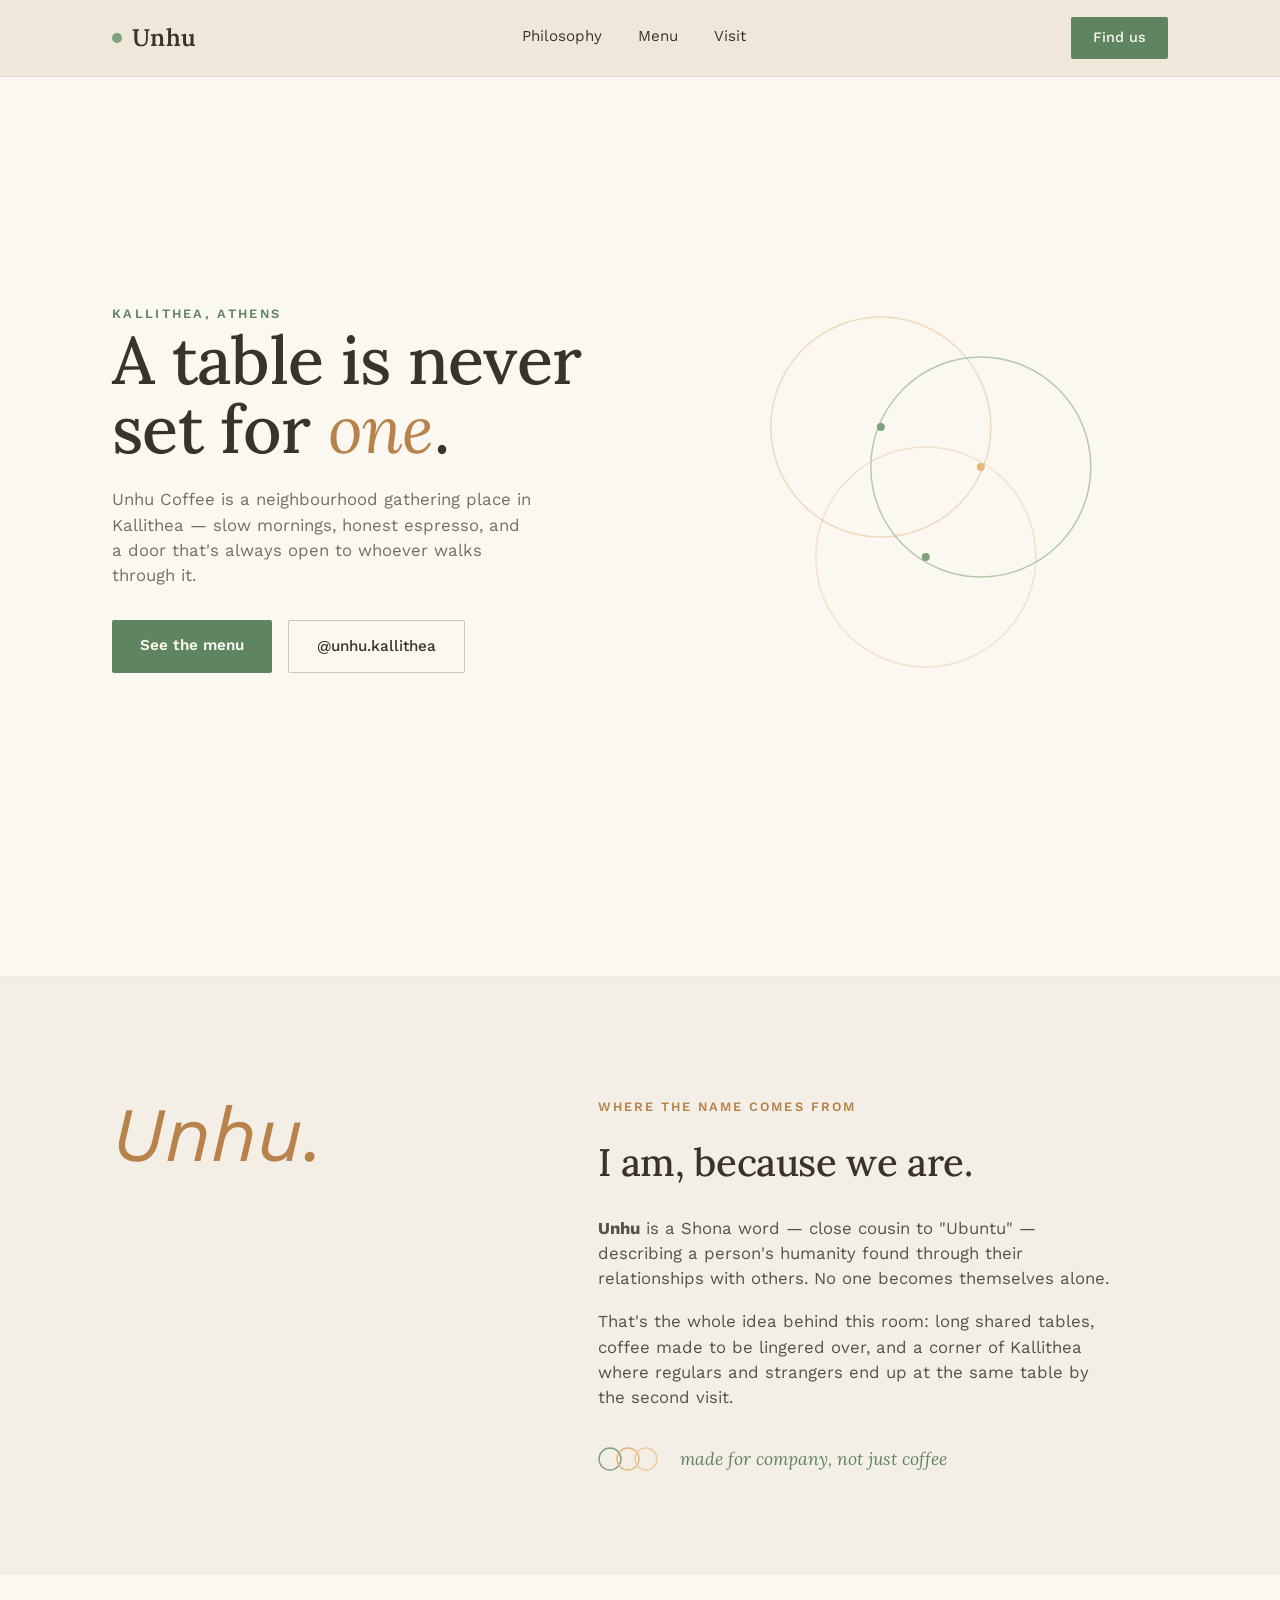
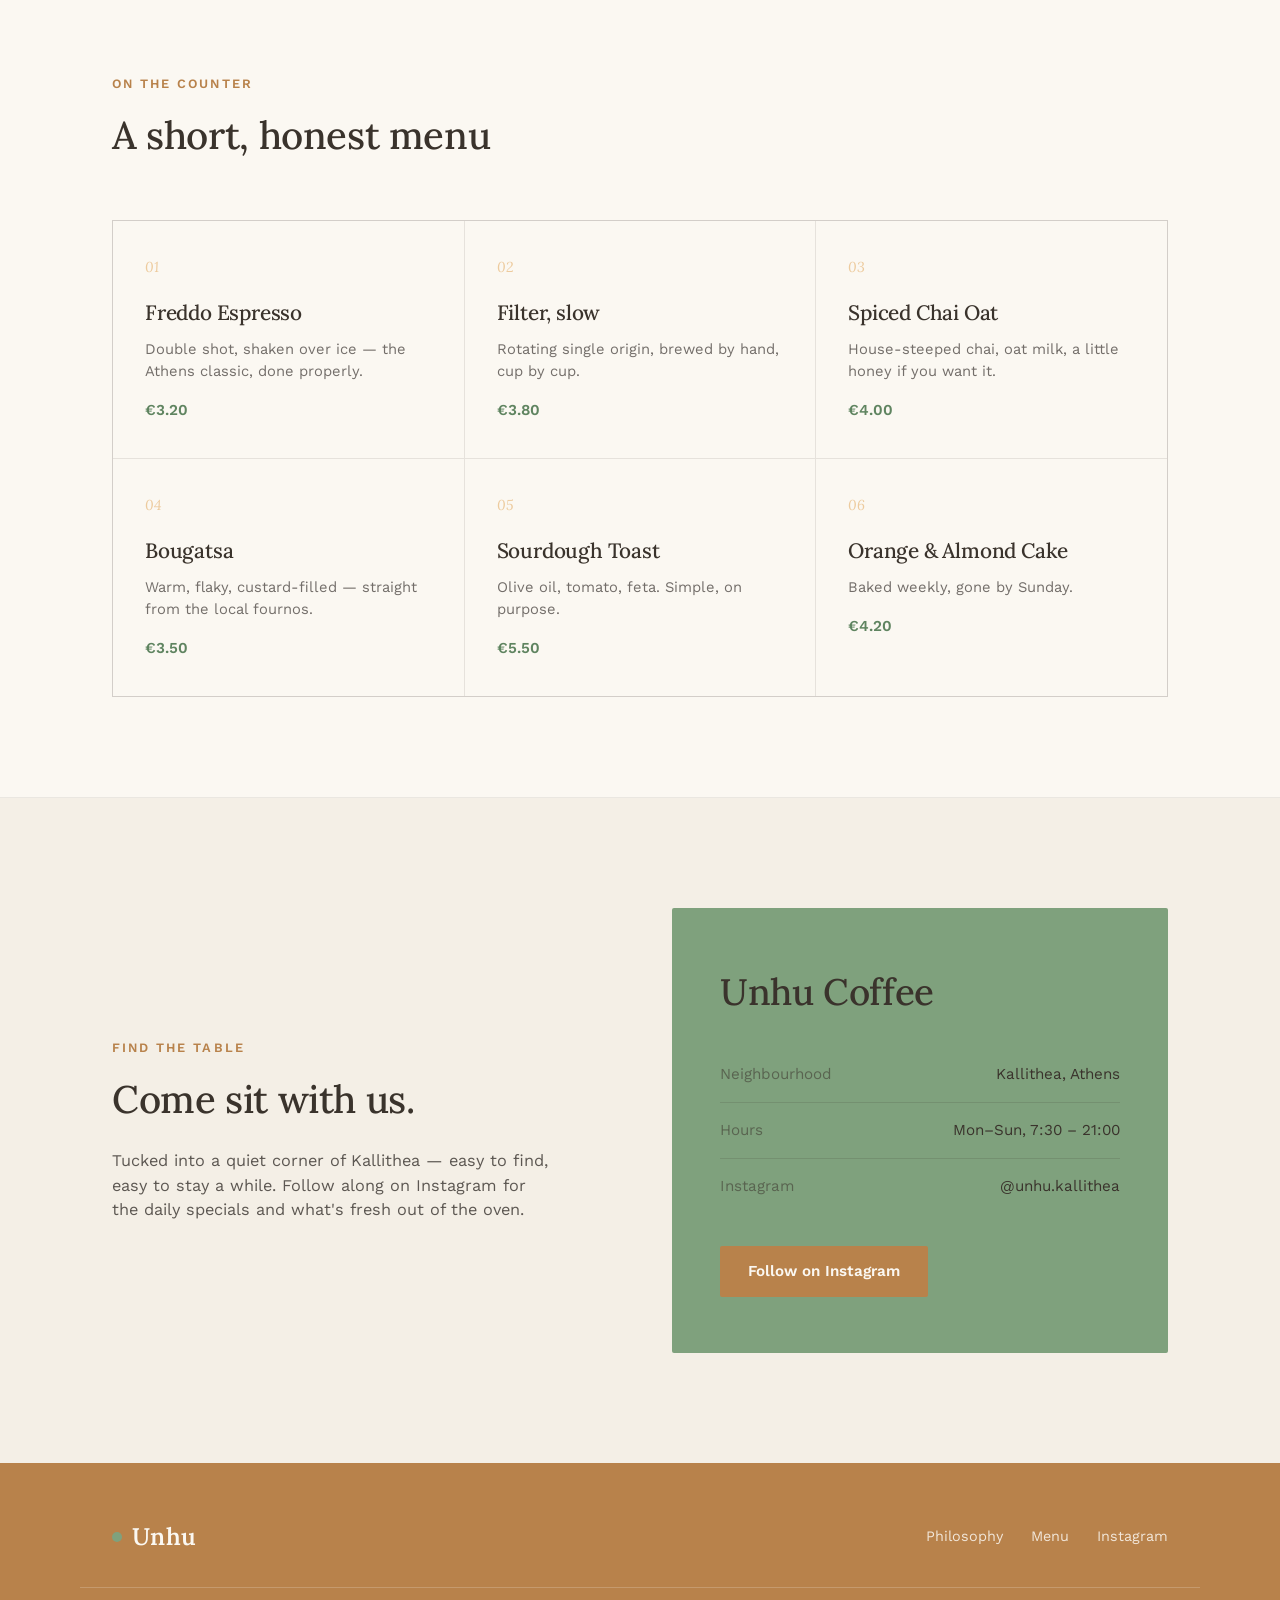
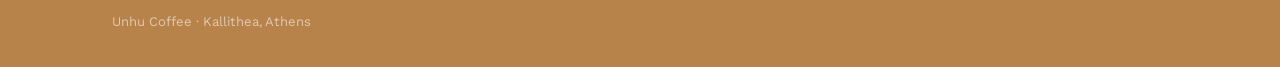
==== index.html @ d4f0df4f "Started with the basic skeleton, added some css" ====
<!doctype html>
<html lang="en">
  <head>
    <meta charset="UTF-8" />
    <meta name="viewport" content="width=device-width, initial-scale=1.0" />
    <title>Unhu Coffee — Kallithea</title>
    <link rel="preconnect" href="https://fonts.googleapis.com" />
    <link
      href="https://fonts.googleapis.com/css2?family=Lora:ital,wght@0,400..700;1,400..700&family=Work+Sans:wght@400;500;600&display=swap"
      rel="stylesheet"
    />
    <link rel="stylesheet" href="style.css" />
  </head>
  <body>
    <nav>
      <div class="wrap">
        <div class="logo"><span class="dot"></span>Unhu</div>
        <div class="nav-links">
          <a href="#philosophy">Philosophy</a>
          <a href="#menu">Menu</a>
          <a href="#visit">Visit</a>
        </div>
        <a class="nav-cta" href="#visit">Find us</a>
      </div>
    </nav>

    <section class="hero">
      <div class="wrap">
        <div>
          <span class="eyebrow">Kallithea, Athens</span>
          <h1>A table is never<br />set for <em>one</em>.</h1>
          <p>
            Unhu Coffee is a neighbourhood gathering place in Kallithea — slow
            mornings, honest espresso, and a door that's always open to whoever
            walks through it.
          </p>
          <div class="hero-actions">
            <a class="btn-primary" href="#menu">See the menu</a>
            <a
              class="btn-ghost"
              href="https://www.instagram.com/unhu.kallithea/"
              target="_blank"
              rel="noopener"
              >@unhu.kallithea</a
            >
          </div>
        </div>
        <div class="hero-visual">
          <div class="ring-cluster">
            <svg width="100%" height="100%" viewBox="0 0 420 420" fill="none">
              <circle
                cx="150"
                cy="150"
                r="110"
                stroke="#E3B77D"
                stroke-width="1.5"
                opacity="0.45"
              />
              <circle
                cx="250"
                cy="190"
                r="110"
                stroke="#7FA17D"
                stroke-width="1.5"
                opacity="0.55"
              />
              <circle
                cx="195"
                cy="280"
                r="110"
                stroke="#E3B77D"
                stroke-width="1.5"
                opacity="0.35"
              />
              <circle cx="150" cy="150" r="4" fill="#7FA17D" />
              <circle cx="250" cy="190" r="4" fill="#E3B77D" />
              <circle cx="195" cy="280" r="4" fill="#7FA17D" />
            </svg>
          </div>
        </div>
      </div>
    </section>

    <section class="philosophy" id="philosophy">
      <div class="wrap">
        <div>
          <span class="word-mark">Unhu.</span>
        </div>
        <div>
          <span class="tag">Where the name comes from</span>
          <h2>I am, because we are.</h2>
          <p>
            <strong>Unhu</strong> is a Shona word — close cousin to "Ubuntu" —
            describing a person's humanity found through their relationships
            with others. No one becomes themselves alone.
          </p>
          <p>
            That's the whole idea behind this room: long shared tables, coffee
            made to be lingered over, and a corner of Kallithea where regulars
            and strangers end up at the same table by the second visit.
          </p>
          <div class="signature-line">
            <svg width="64" height="24" viewBox="0 0 64 24" fill="none">
              <circle
                cx="12"
                cy="12"
                r="11"
                stroke="#7FA17D"
                stroke-width="1.4"
              />
              <circle
                cx="30"
                cy="12"
                r="11"
                stroke="#E3B77D"
                stroke-width="1.4"
              />
              <circle
                cx="48"
                cy="12"
                r="11"
                stroke="#EDCB9E"
                stroke-width="1.4"
              />
            </svg>
            <span>made for company, not just coffee</span>
          </div>
        </div>
      </div>
    </section>

    <section class="menu" id="menu">
      <div class="wrap">
        <div class="menu-head">
          <div>
            <span class="tag">On the counter</span>
            <h2>A short, honest menu</h2>
          </div>
        </div>
        <div class="menu-grid">
          <div class="menu-item">
            <span class="num">01</span>
            <h3>Freddo Espresso</h3>
            <p>
              Double shot, shaken over ice — the Athens classic, done properly.
            </p>
            <span class="price">€3.20</span>
          </div>
          <div class="menu-item">
            <span class="num">02</span>
            <h3>Filter, slow</h3>
            <p>Rotating single origin, brewed by hand, cup by cup.</p>
            <span class="price">€3.80</span>
          </div>
          <div class="menu-item">
            <span class="num">03</span>
            <h3>Spiced Chai Oat</h3>
            <p>House-steeped chai, oat milk, a little honey if you want it.</p>
            <span class="price">€4.00</span>
          </div>
          <div class="menu-item">
            <span class="num">04</span>
            <h3>Bougatsa</h3>
            <p>
              Warm, flaky, custard-filled — straight from the local fournos.
            </p>
            <span class="price">€3.50</span>
          </div>
          <div class="menu-item">
            <span class="num">05</span>
            <h3>Sourdough Toast</h3>
            <p>Olive oil, tomato, feta. Simple, on purpose.</p>
            <span class="price">€5.50</span>
          </div>
          <div class="menu-item">
            <span class="num">06</span>
            <h3>Orange & Almond Cake</h3>
            <p>Baked weekly, gone by Sunday.</p>
            <span class="price">€4.20</span>
          </div>
        </div>
      </div>
    </section>

    <section class="visit" id="visit">
      <div class="wrap">
        <div class="visit-copy">
          <span class="tag">Find the table</span>
          <h2>Come sit with us.</h2>
          <p>
            Tucked into a quiet corner of Kallithea — easy to find, easy to stay
            a while. Follow along on Instagram for the daily specials and what's
            fresh out of the oven.
          </p>
        </div>
        <div class="visit-card">
          <h2>Unhu Coffee</h2>
          <div class="visit-row">
            <span class="label">Neighbourhood</span
            ><span>Kallithea, Athens</span>
          </div>
          <div class="visit-row">
            <span class="label">Hours</span><span>Mon–Sun, 7:30 – 21:00</span>
          </div>
          <div class="visit-row">
            <span class="label">Instagram</span><span>@unhu.kallithea</span>
          </div>
          <a
            class="btn-primary"
            href="https://www.instagram.com/unhu.kallithea/"
            target="_blank"
            rel="noopener"
            >Follow on Instagram</a
          >
        </div>
      </div>
    </section>

    <footer>
      <div class="wrap">
        <div class="logo"><span class="dot"></span>Unhu</div>
        <div class="foot-links">
          <a href="#philosophy">Philosophy</a>
          <a href="#menu">Menu</a>
          <a
            href="https://www.instagram.com/unhu.kallithea/"
            target="_blank"
            rel="noopener"
            >Instagram</a
          >
        </div>
      </div>
      <div class="wrap foot-bottom">Unhu Coffee · Kallithea, Athens</div>
    </footer>
  </body>
</html>
---- style.css ----
:root {
  --wall: #f4efe6;
  --cream: #fbf8f2;
  --wood: #e3b77d;
  --wood-light: #edcb9e;
  --wood-deep: #b8824b;
  --emerald: #7fa17d;
  --emerald-dark: #5f8460;
  --ink: #3a332c;
}
* {
  box-sizing: border-box;
  margin: 0;
  padding: 0;
}
html {
  scroll-behavior: smooth;
}
body {
  background: var(--wall);
  color: var(--ink);
  font-family: "Work Sans", sans-serif;
  line-height: 1.5;
  -webkit-font-smoothing: antialiased;
}
h1,
h2,
h3,
.display {
  font-family: "Lora", serif;
  font-weight: 500;
  letter-spacing: -0.01em;
}
a {
  color: inherit;
  text-decoration: none;
}
img {
  max-width: 100%;
  display: block;
}
.wrap {
  max-width: 1120px;
  margin: 0 auto;
  padding: 0 32px;
}

/* ring motif used as recurring signature */
.rings {
  position: absolute;
  pointer-events: none;
}
.rings svg {
  display: block;
}

/* NAV */
nav {
  position: sticky;
  top: 0;
  z-index: 50;
  background: rgba(237, 230, 218, 0.92);
  backdrop-filter: blur(6px);
  border-bottom: 1px solid rgba(42, 36, 32, 0.08);
}
nav .wrap {
  display: flex;
  align-items: center;
  justify-content: space-between;
  height: 76px;
}
.logo {
  font-family: "Lora", serif;
  font-size: 1.5rem;
  font-weight: 600;
  letter-spacing: 0.02em;
  display: flex;
  align-items: center;
  gap: 10px;
}
.logo .dot {
  width: 10px;
  height: 10px;
  border-radius: 50%;
  background: var(--emerald);
  display: inline-block;
}
.nav-links {
  display: flex;
  gap: 36px;
  font-size: 0.95rem;
}
.nav-links a {
  position: relative;
  padding-bottom: 4px;
}
.nav-links a::after {
  content: "";
  position: absolute;
  left: 0;
  bottom: 0;
  width: 0;
  height: 1px;
  background: var(--wood-deep);
  transition: width 0.25s ease;
}
.nav-links a:hover::after {
  width: 100%;
}
.nav-cta {
  background: var(--emerald-dark);
  color: var(--cream);
  padding: 10px 22px;
  border-radius: 2px;
  font-size: 0.9rem;
  font-weight: 500;
  transition:
    background 0.3s,
    border-radius 0.3s;
}
.nav-cta:hover {
  background: var(--wood-deep);
  border-radius: 30px;
}

/* HERO */
.hero {
  height: 100vh;
  position: relative;
  overflow: hidden;
  background: var(--cream);
  color: var(--ink);
  border-bottom: 1px solid rgba(58, 51, 44, 0.08);
}
.hero .wrap {
  display: grid;
  grid-template-columns: 1.1fr 0.9fr;
  align-items: center;
  min-height: 820px;
  gap: 48px;
  padding-top: 60px;
  padding-bottom: 60px;
}
.hero .eyebrow {
  font-size: 0.8rem;
  letter-spacing: 0.18em;
  text-transform: uppercase;
  color: var(--emerald-dark);
  margin-bottom: 22px;
  font-weight: 600;
}
.hero h1 {
  font-size: clamp(2.6rem, 5.2vw, 4.4rem);
  line-height: 1.04;
  margin-bottom: 24px;
}
.hero h1 em {
  font-style: italic;
  font-weight: 400;
  color: var(--wood-deep);
}
.hero p {
  font-size: 1.05rem;
  max-width: 420px;
  color: rgba(58, 51, 44, 0.7);
  margin-bottom: 32px;
}
.hero-actions {
  display: flex;
  gap: 16px;
  flex-wrap: wrap;
}
.btn-primary {
  background: var(--emerald-dark);
  color: var(--cream);
  padding: 14px 28px;
  font-weight: 600;
  font-size: 0.95rem;
  border-radius: 2px;
  transition:
    transform 0.2s ease,
    background 0.2s ease;
  display: inline-block;
}
.btn-primary:hover {
  transform: translateY(-2px);
  background: var(--wood-deep);
}
.btn-ghost {
  border: 1px solid rgba(58, 51, 44, 0.25);
  padding: 14px 28px;
  font-weight: 500;
  font-size: 0.95rem;
  border-radius: 2px;
  color: var(--ink);
  transition: border-color 0.2s ease;
}
.btn-ghost:hover {
  border-color: var(--ink);
}

.hero-visual {
  position: relative;
  height: 420px;
}
.ring-cluster {
  position: absolute;
  inset: 0;
}

/* PHILOSOPHY */
.philosophy {
  padding: 120px 0 100px;
  position: relative;
}
.philosophy .wrap {
  display: grid;
  grid-template-columns: 0.85fr 1.15fr;
  gap: 64px;
  align-items: start;
}
.philosophy .word-mark {
  font-size: clamp(3rem, 6vw, 5rem);
  font-style: italic;
  color: var(--wood-deep);
  line-height: 1;
}
.philosophy .tag {
  font-size: 0.8rem;
  letter-spacing: 0.16em;
  text-transform: uppercase;
  color: var(--wood-deep);
  font-weight: 600;
  margin-bottom: 18px;
  display: block;
}
.philosophy h2 {
  font-size: clamp(1.8rem, 3vw, 2.5rem);
  margin-bottom: 24px;
  color: var(--ink);
}
.philosophy p {
  font-size: 1.05rem;
  color: rgba(42, 36, 32, 0.78);
  margin-bottom: 18px;
  max-width: 520px;
}
.philosophy .signature-line {
  margin-top: 36px;
  display: flex;
  align-items: center;
  gap: 18px;
}
.signature-line svg {
  flex-shrink: 0;
}
.signature-line span {
  font-style: italic;
  font-family: "Lora", serif;
  font-size: 1.1rem;
  color: var(--emerald-dark);
}

/* MENU */
.menu {
  background: var(--cream);
  padding: 100px 0;
  border-top: 1px solid rgba(42, 36, 32, 0.08);
  border-bottom: 1px solid rgba(42, 36, 32, 0.08);
}
.menu-head {
  display: flex;
  justify-content: space-between;
  align-items: flex-end;
  margin-bottom: 56px;
  flex-wrap: wrap;
  gap: 24px;
}
.menu-head .tag {
  font-size: 0.8rem;
  letter-spacing: 0.16em;
  text-transform: uppercase;
  color: var(--wood-deep);
  font-weight: 600;
  display: block;
  margin-bottom: 14px;
}
.menu-head h2 {
  font-size: clamp(1.8rem, 3vw, 2.4rem);
}
.menu-grid {
  display: grid;
  grid-template-columns: repeat(3, 1fr);
  gap: 1px;
  background: rgba(42, 36, 32, 0.1);
  border: 1px solid rgba(42, 36, 32, 0.1);
}
.menu-item {
  background: var(--cream);
  padding: 36px 32px;
  transition: background 0.25s ease;
}
.menu-item:hover {
  background: var(--wall);
}
.menu-item .num {
  font-family: "Lora", serif;
  font-style: italic;
  color: var(--wood-light);
  font-size: 0.9rem;
  margin-bottom: 18px;
  display: block;
}
.menu-item h3 {
  font-size: 1.3rem;
  margin-bottom: 10px;
}
.menu-item p {
  font-size: 0.92rem;
  color: rgba(42, 36, 32, 0.65);
  margin-bottom: 16px;
}
.menu-item .price {
  font-weight: 600;
  color: var(--emerald-dark);
  font-size: 0.95rem;
}

/* VISIT / LOCATION */
.visit {
  padding: 110px 0;
}
.visit .wrap {
  display: grid;
  grid-template-columns: 1fr 1fr;
  gap: 64px;
  align-items: center;
}
.visit-card {
  background: var(--emerald);
  color: var(--ink);
  padding: 56px 48px;
  border-radius: 2px;
  position: relative;
  overflow: hidden;
}
.visit-card h2 {
  font-size: clamp(1.8rem, 3vw, 2.3rem);
  margin-bottom: 28px;
}
.visit-row {
  display: flex;
  justify-content: space-between;
  padding: 16px 0;
  border-bottom: 1px solid rgba(58, 51, 44, 0.15);
  font-size: 0.95rem;
}
.visit-row:last-of-type {
  border-bottom: none;
}
.visit-row .label {
  color: rgba(58, 51, 44, 0.55);
}
.visit-card .btn-primary {
  margin-top: 32px;
  background: var(--wood-deep);
  color: var(--cream);
}
.visit-card .btn-primary:hover {
  background: var(--ink);
}

.visit-copy .tag {
  font-size: 0.8rem;
  letter-spacing: 0.16em;
  text-transform: uppercase;
  color: var(--wood-deep);
  font-weight: 600;
  display: block;
  margin-bottom: 14px;
}
.visit-copy h2 {
  font-size: clamp(1.8rem, 3vw, 2.4rem);
  margin-bottom: 20px;
}
.visit-copy p {
  color: rgba(42, 36, 32, 0.75);
  font-size: 1.02rem;
  max-width: 440px;
}

/* FOOTER */
footer {
  background: var(--wood-deep);
  color: rgba(251, 248, 242, 0.85);
  padding: 56px 0 36px;
}
footer .wrap {
  display: flex;
  justify-content: space-between;
  align-items: center;
  flex-wrap: wrap;
  gap: 20px;
}
footer .logo {
  color: var(--cream);
}
footer .foot-links {
  display: flex;
  gap: 28px;
  font-size: 0.9rem;
}
footer .foot-links a:hover {
  color: var(--cream);
}
.foot-bottom {
  margin-top: 32px;
  padding-top: 24px;
  border-top: 1px solid rgba(251, 248, 242, 0.2);
  font-size: 0.82rem;
  color: rgba(251, 248, 242, 0.6);
}

@media (max-width: 880px) {
  .hero .wrap {
    grid-template-columns: 1fr;
    min-height: auto;
  }
  .hero-visual {
    height: 260px;
    order: -1;
  }
  .philosophy .wrap {
    grid-template-columns: 1fr;
  }
  .menu-grid {
    grid-template-columns: 1fr;
  }
  .visit .wrap {
    grid-template-columns: 1fr;
  }
  .nav-links {
    display: none;
  }
}
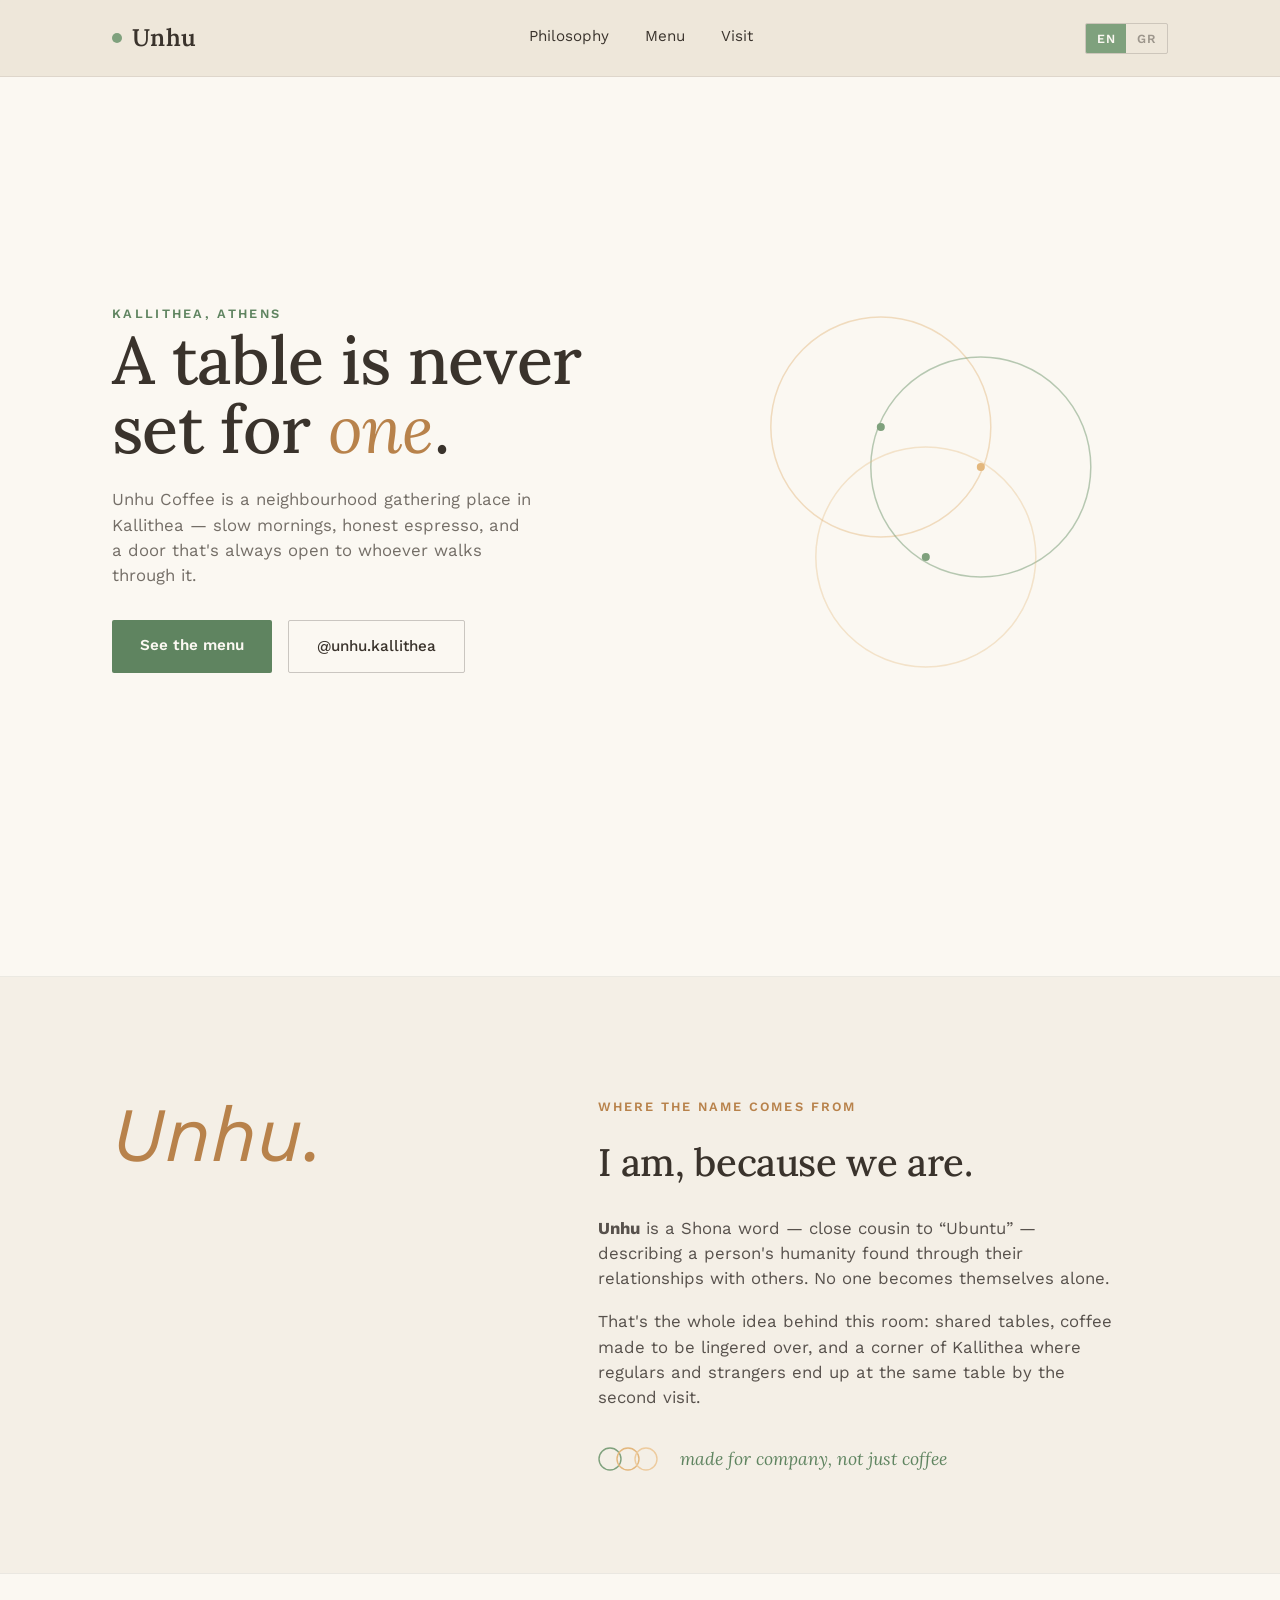
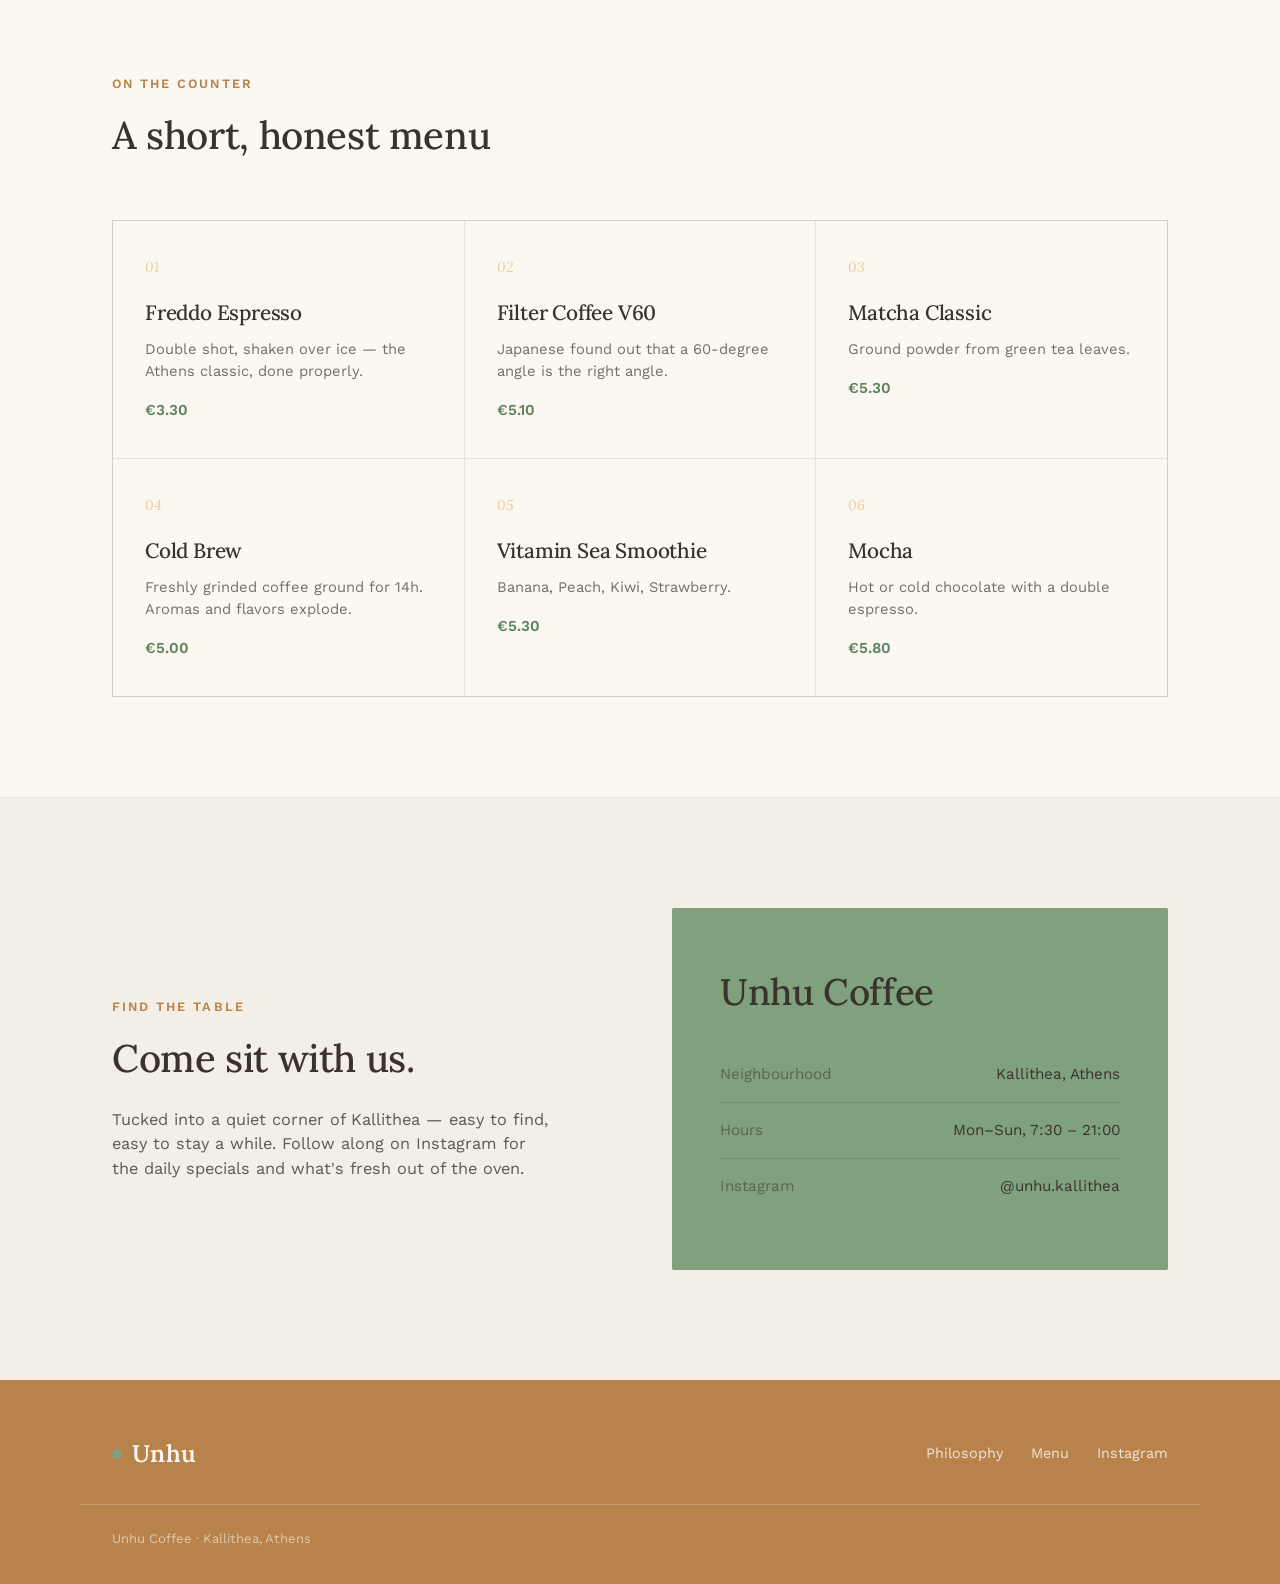
==== commit d52ef19e: "Added a menu page" ====
--- a/index.html
+++ b/index.html
@@ -14,28 +14,54 @@
   <body>
     <nav>
       <div class="wrap">
-        <div class="logo"><span class="dot"></span>Unhu</div>
+        <a class="logo" href="index.html"><span class="dot"></span>Unhu</a>
         <div class="nav-links">
-          <a href="#philosophy">Philosophy</a>
-          <a href="#menu">Menu</a>
-          <a href="#visit">Visit</a>
-        </div>
-        <a class="nav-cta" href="#visit">Find us</a>
+          <a href="#philosophy" data-en="Philosophy" data-gr="Φιλοσοφία"
+            >Philosophy</a
+          >
+          <a href="menu.html" data-en="Menu" data-gr="Μενού">Menu</a>
+          <a href="#visit" data-en="Visit" data-gr="Επίσκεψη">Visit</a>
+        </div>
+        <div style="display: flex; align-items: center; gap: 12px">
+          <button class="lang-btn" aria-label="Toggle language">
+            <span class="lang-en lang-active">EN</span>
+            <span class="lang-gr">GR</span>
+          </button>
+        </div>
       </div>
     </nav>
 
     <section class="hero">
       <div class="wrap">
         <div>
-          <span class="eyebrow">Kallithea, Athens</span>
-          <h1>A table is never<br />set for <em>one</em>.</h1>
-          <p>
+          <span
+            class="eyebrow"
+            data-en="Kallithea, Athens"
+            data-gr="Καλλιθέα, Αθήνα"
+            >Kallithea, Athens</span
+          >
+          <h1
+            data-en="A table is never<br>set for <em>one</em>."
+            data-gr="Ένα τραπέζι δεν<br>στρώνεται για <em>έναν</em>."
+          >
+            A table is never<br />set for <em>one</em>.
+          </h1>
+          <p
+            data-en="Unhu Coffee is a neighbourhood gathering place in Kallithea — slow mornings, honest espresso, and a door that's always open to whoever walks through it."
+            data-gr="Το Unhu Coffee είναι ένα σημείο συνάντησης στην Καλλιθέα — αργά πρωινά, τίμιο εσπρέσο και μια πόρτα πάντα ανοιχτή για όποιον περάσει από δω."
+          >
             Unhu Coffee is a neighbourhood gathering place in Kallithea — slow
             mornings, honest espresso, and a door that's always open to whoever
             walks through it.
           </p>
           <div class="hero-actions">
-            <a class="btn-primary" href="#menu">See the menu</a>
+            <a
+              class="btn-primary"
+              href="menu.html"
+              data-en="See the menu"
+              data-gr="Δείτε το μενού"
+              >See the menu</a
+            >
             <a
               class="btn-ghost"
               href="https://www.instagram.com/unhu.kallithea/"
@@ -87,14 +113,27 @@
           <span class="word-mark">Unhu.</span>
         </div>
         <div>
-          <span class="tag">Where the name comes from</span>
-          <h2>I am, because we are.</h2>
-          <p>
+          <span
+            class="tag"
+            data-en="Where the name comes from"
+            data-gr="Η ιστορία πίσω από το όνομα"
+            >Where the name comes from</span
+          >
+          <h2 data-en="I am, because we are." data-gr="Είμαι, γιατί είμαστε.">
+            I am, because we are.
+          </h2>
+          <p
+            data-en="<strong>Unhu</strong> is a Shona word — close cousin to &ldquo;Ubuntu&rdquo; — describing a person's humanity found through their relationships with others. No one becomes themselves alone."
+            data-gr="Το <strong>Unhu</strong> είναι λέξη Shona — ξαδέρφι του &ldquo;Ubuntu&rdquo; — που περιγράφει την ανθρωπιά που βρίσκει κανείς μέσα από τις σχέσεις του με άλλους. Κανείς δεν γίνεται ο εαυτός του μόνος του."
+          >
             <strong>Unhu</strong> is a Shona word — close cousin to "Ubuntu" —
             describing a person's humanity found through their relationships
             with others. No one becomes themselves alone.
           </p>
-          <p>
+          <p
+            data-en="That's the whole idea behind this room: shared tables, coffee made to be lingered over, and a corner of Kallithea where regulars and strangers end up at the same table by the second visit."
+            data-gr="Αυτή είναι η ιδέα πίσω από αυτόν τον χώρο: κοινά τραπέζια, καφές για αργή απόλαυση και μια γωνιά της Καλλιθέας όπου οι τακτικοί και οι ξένοι καταλήγουν στο ίδιο τραπέζι από τη δεύτερη επίσκεψη."
+          >
             That's the whole idea behind this room: long shared tables, coffee
             made to be lingered over, and a corner of Kallithea where regulars
             and strangers end up at the same table by the second visit.
@@ -123,7 +162,11 @@
                 stroke-width="1.4"
               />
             </svg>
-            <span>made for company, not just coffee</span>
+            <span
+              data-en="made for company, not just coffee"
+              data-gr="για παρέα, όχι μόνο για καφέ"
+              >made for company, not just coffee</span
+            >
           </div>
         </div>
       </div>
@@ -133,50 +176,91 @@
       <div class="wrap">
         <div class="menu-head">
           <div>
-            <span class="tag">On the counter</span>
-            <h2>A short, honest menu</h2>
+            <span class="tag" data-en="On the counter" data-gr="Στον πάγκο"
+              >On the counter</span
+            >
+            <h2
+              data-en="A short, honest menu"
+              data-gr="Ένα σύντομο, τίμιο μενού"
+            >
+              A short, honest menu
+            </h2>
           </div>
         </div>
         <div class="menu-grid">
           <div class="menu-item">
             <span class="num">01</span>
-            <h3>Freddo Espresso</h3>
-            <p>
+            <h3 data-en="Freddo Espresso" data-gr="Freddo Espresso">
+              Freddo Espresso
+            </h3>
+            <p
+              data-en="Double shot, shaken over ice — the Athens classic, done properly."
+              data-gr="Διπλό σκέτο, χτυπημένο με πάγο — η αθηναϊκή κλασσική επιλογή, όπως πρέπει."
+            >
               Double shot, shaken over ice — the Athens classic, done properly.
             </p>
-            <span class="price">€3.20</span>
+            <span class="price">€3.30</span>
           </div>
           <div class="menu-item">
             <span class="num">02</span>
-            <h3>Filter, slow</h3>
-            <p>Rotating single origin, brewed by hand, cup by cup.</p>
-            <span class="price">€3.80</span>
+            <h3 data-en="Filter Coffee V60" data-gr="Filter Coffee V60">
+              Filter Coffee V60
+            </h3>
+            <p
+              data-en="Japanese found out that a 60-degree angle is the right angle."
+              data-gr="Οι Ιάπωνες ανακάλυψαν ότι η γωνία 60 μοιρών είναι η σωστή."
+            >
+              Japanese found out that a 60-degree angle is the right angle.
+            </p>
+            <span class="price">€5.10</span>
           </div>
           <div class="menu-item">
             <span class="num">03</span>
-            <h3>Spiced Chai Oat</h3>
-            <p>House-steeped chai, oat milk, a little honey if you want it.</p>
-            <span class="price">€4.00</span>
+            <h3 data-en="Matcha Classic" data-gr="Matcha Classic">
+              Matcha Classic
+            </h3>
+            <p
+              data-en="Ground powder from green tea leaves."
+              data-gr="Αλεσμένη σκόνη από πράσινα φύλλα τσαγιού."
+            >
+              Ground powder from green tea leaves.
+            </p>
+            <span class="price">€5.30</span>
           </div>
           <div class="menu-item">
             <span class="num">04</span>
-            <h3>Bougatsa</h3>
-            <p>
-              Warm, flaky, custard-filled — straight from the local fournos.
-            </p>
-            <span class="price">€3.50</span>
+            <h3 data-en="Cold Brew" data-gr="Cold Brew">Cold Brew</h3>
+            <p
+              data-en="Freshly grinded coffee ground for 14h. Aromas and flavors explode."
+              data-gr="Φρεσκοαλεσμένος καφές που ωριμάζει 14 ώρες. Τα αρώματα εκρήγνυνται."
+            >
+              Freshly grinded coffee ground for 14h. Aromas and flavors explode.
+            </p>
+            <span class="price">€5.00</span>
           </div>
           <div class="menu-item">
             <span class="num">05</span>
-            <h3>Sourdough Toast</h3>
-            <p>Olive oil, tomato, feta. Simple, on purpose.</p>
-            <span class="price">€5.50</span>
+            <h3 data-en="Vitamin Sea Smoothie" data-gr="Smoothie Vitamin Sea">
+              Vitamin Sea Smoothie
+            </h3>
+            <p
+              data-en="Banana, Peach, Kiwi, Strawberry."
+              data-gr="Μπανάνα, Ροδάκινο, Ακτινίδιο, Φράουλα."
+            >
+              Banana, Peach, Kiwi, Strawberry.
+            </p>
+            <span class="price">€5.30</span>
           </div>
           <div class="menu-item">
             <span class="num">06</span>
-            <h3>Orange & Almond Cake</h3>
-            <p>Baked weekly, gone by Sunday.</p>
-            <span class="price">€4.20</span>
+            <h3 data-en="Mocha" data-gr="Mocha">Mocha</h3>
+            <p
+              data-en="Hot or cold chocolate with a double espresso."
+              data-gr="Ζεστή ή κρύα σοκολάτα με διπλό εσπρέσο."
+            >
+              Hot or cold chocolate with a double espresso.
+            </p>
+            <span class="price">€5.80</span>
           </div>
         </div>
       </div>
@@ -185,9 +269,19 @@
     <section class="visit" id="visit">
       <div class="wrap">
         <div class="visit-copy">
-          <span class="tag">Find the table</span>
-          <h2>Come sit with us.</h2>
-          <p>
+          <span
+            class="tag"
+            data-en="Find the table"
+            data-gr="Βρείτε το τραπέζι σας"
+            >Find the table</span
+          >
+          <h2 data-en="Come sit with us." data-gr="Ελάτε να καθίσουμε παρέα.">
+            Come sit with us.
+          </h2>
+          <p
+            data-en="Tucked into a quiet corner of Kallithea — easy to find, easy to stay a while. Follow along on Instagram for the daily specials and what's fresh out of the oven."
+            data-gr="Σε μια ήσυχη γωνιά της Καλλιθέας — εύκολο να βρεθεί, εύκολο να μείνεις. Ακολουθήστε μας στο Instagram για τις καθημερινές προτάσεις."
+          >
             Tucked into a quiet corner of Kallithea — easy to find, easy to stay
             a while. Follow along on Instagram for the daily specials and what's
             fresh out of the oven.
@@ -196,32 +290,35 @@
         <div class="visit-card">
           <h2>Unhu Coffee</h2>
           <div class="visit-row">
-            <span class="label">Neighbourhood</span
-            ><span>Kallithea, Athens</span>
+            <span class="label" data-en="Neighbourhood" data-gr="Περιοχή"
+              >Neighbourhood</span
+            ><span data-en="Kallithea, Athens" data-gr="Καλλιθέα, Αθήνα"
+              >Kallithea, Athens</span
+            >
           </div>
           <div class="visit-row">
-            <span class="label">Hours</span><span>Mon–Sun, 7:30 – 21:00</span>
+            <span class="label" data-en="Hours" data-gr="Ώρες">Hours</span
+            ><span
+              data-en="Mon–Sun, 7:30 – 21:00"
+              data-gr="Δευτ–Κυρ, 7:30 – 21:00"
+              >Mon–Sun, 7:30 – 21:00</span
+            >
           </div>
           <div class="visit-row">
             <span class="label">Instagram</span><span>@unhu.kallithea</span>
           </div>
-          <a
-            class="btn-primary"
-            href="https://www.instagram.com/unhu.kallithea/"
-            target="_blank"
-            rel="noopener"
-            >Follow on Instagram</a
-          >
         </div>
       </div>
     </section>
 
     <footer>
       <div class="wrap">
-        <div class="logo"><span class="dot"></span>Unhu</div>
+        <a class="logo" href="index.html"><span class="dot"></span>Unhu</a>
         <div class="foot-links">
-          <a href="#philosophy">Philosophy</a>
-          <a href="#menu">Menu</a>
+          <a href="#philosophy" data-en="Philosophy" data-gr="Φιλοσοφία"
+            >Philosophy</a
+          >
+          <a href="#menu" data-en="Menu" data-gr="Μενού">Menu</a>
           <a
             href="https://www.instagram.com/unhu.kallithea/"
             target="_blank"
@@ -232,5 +329,7 @@
       </div>
       <div class="wrap foot-bottom">Unhu Coffee · Kallithea, Athens</div>
     </footer>
+
+    <script src="lang.js"></script>
   </body>
 </html>
--- a/style.css
+++ b/style.css
@@ -7,6 +7,11 @@
   --emerald: #7fa17d;
   --emerald-dark: #5f8460;
   --ink: #3a332c;
+  /* semantic aliases */
+  --sage: #bcc6ae;
+  --sage-deep: #7fa17d;
+  --caramel: #e3b77d;
+  --caramel-deep: #b8824b;
 }
 * {
   box-sizing: border-box;
@@ -108,19 +113,48 @@
   width: 100%;
 }
 .nav-cta {
-  background: var(--emerald-dark);
+  background: var(--emerald);
   color: var(--cream);
   padding: 10px 22px;
   border-radius: 2px;
   font-size: 0.9rem;
   font-weight: 500;
+  transition: background 0.2s ease;
+}
+.nav-cta:hover {
+  background: var(--emerald-dark);
+}
+
+/* language toggle */
+.lang-btn {
+  display: flex;
+  align-items: center;
+  gap: 0;
+  border: 1px solid rgba(58, 51, 44, 0.18);
+  border-radius: 2px;
+  overflow: hidden;
+  cursor: pointer;
+  font-size: 0.78rem;
+  font-weight: 600;
+  font-family: "Work Sans", sans-serif;
+  letter-spacing: 0.06em;
+  background: none;
+  padding: 0;
+}
+.lang-btn span {
+  padding: 7px 11px;
+  color: rgba(58, 51, 44, 0.45);
   transition:
-    background 0.3s,
-    border-radius 0.3s;
-}
-.nav-cta:hover {
-  background: var(--wood-deep);
-  border-radius: 30px;
+    background 0.2s,
+    color 0.2s;
+  border: none;
+}
+.lang-btn span.lang-active {
+  background: var(--emerald);
+  color: var(--cream);
+}
+.lang-btn span:not(.lang-active):hover {
+  color: var(--ink);
 }
 
 /* HERO */
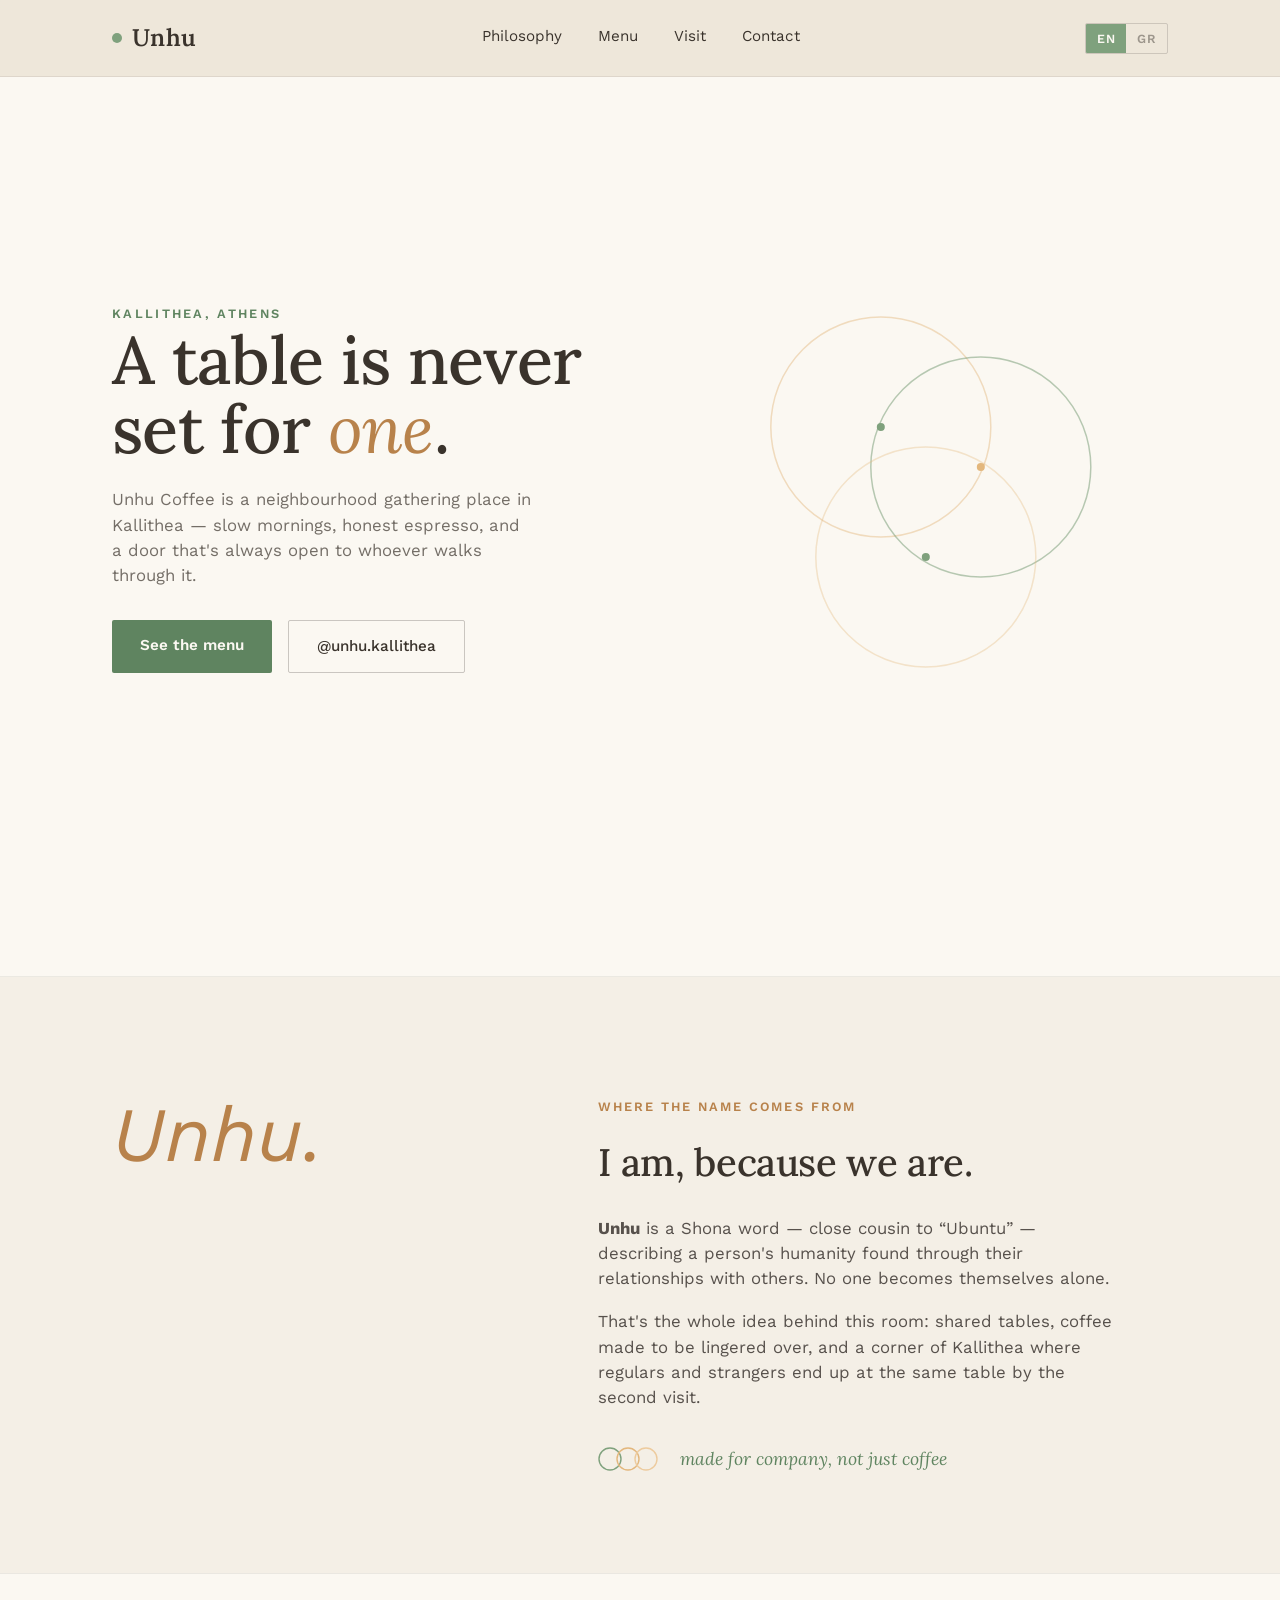
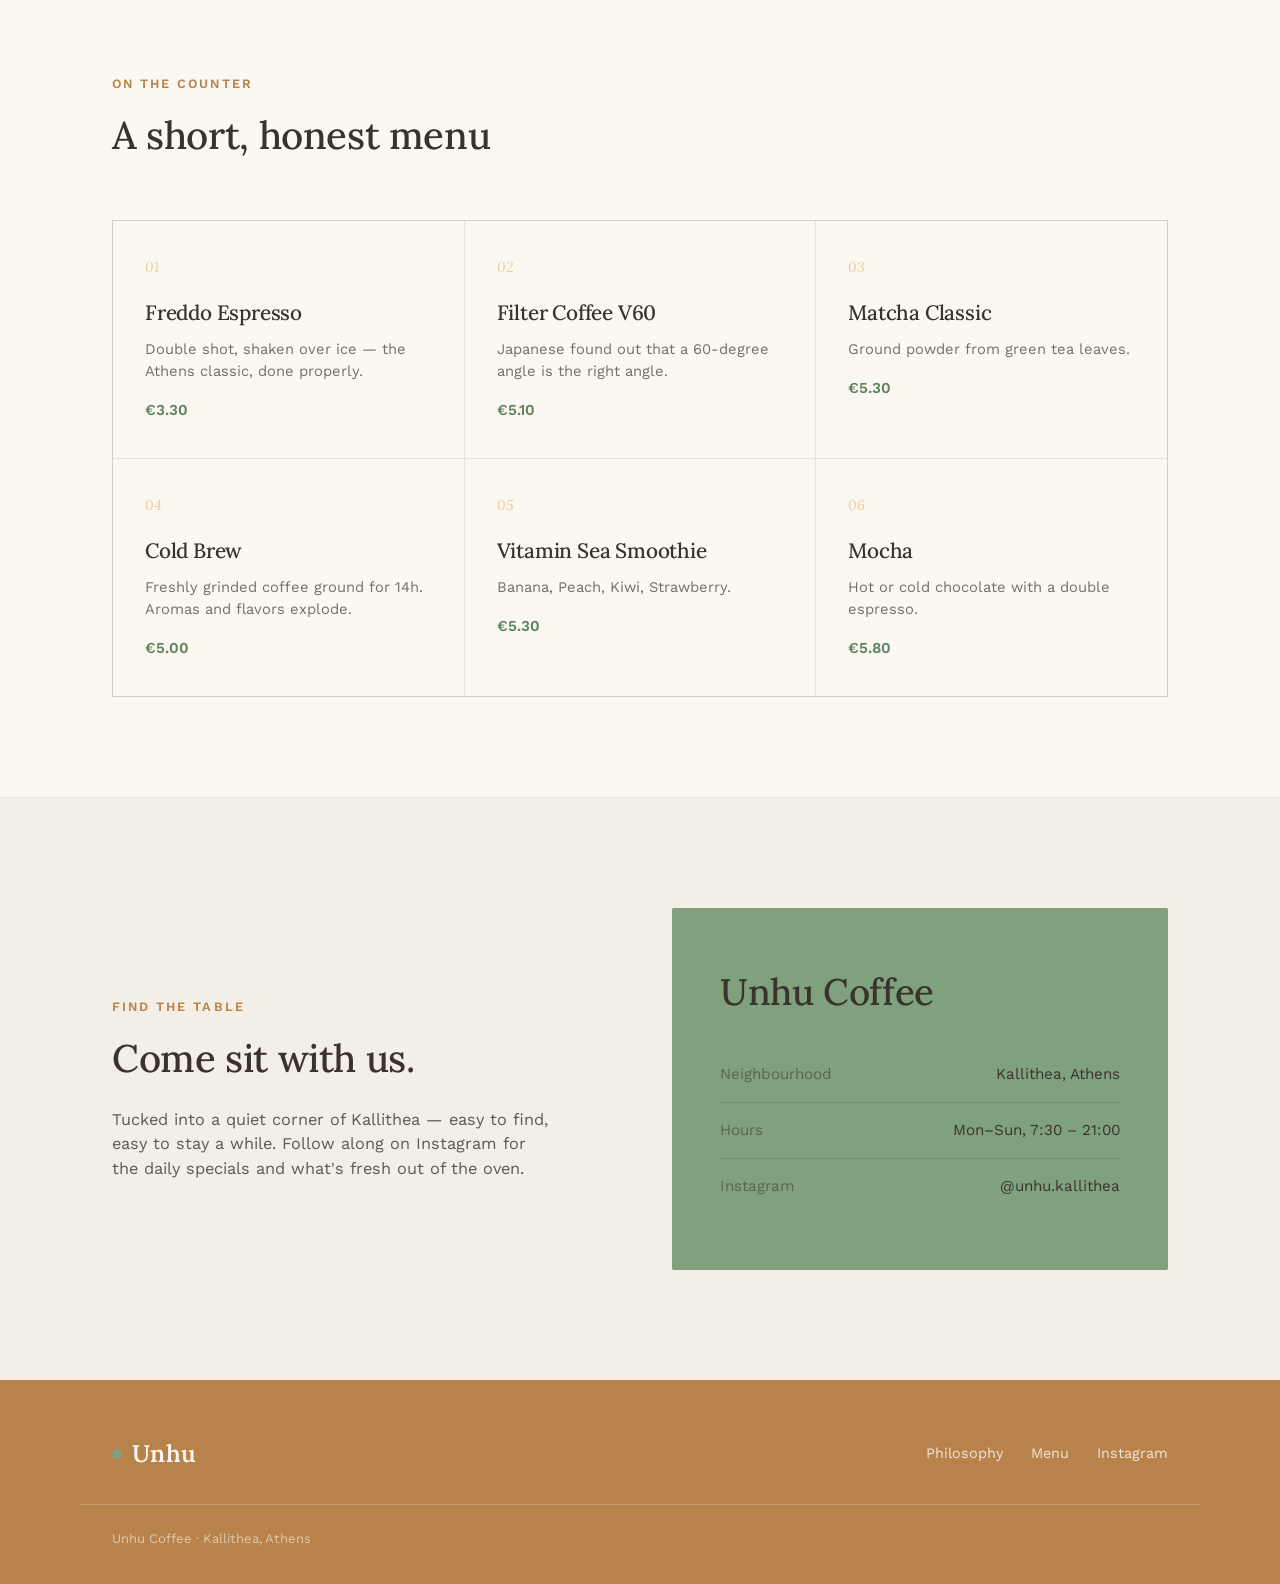
==== commit 9ecd62c5: "Added contact page" ====
--- a/index.html
+++ b/index.html
@@ -21,6 +21,9 @@
           >
           <a href="menu.html" data-en="Menu" data-gr="Μενού">Menu</a>
           <a href="#visit" data-en="Visit" data-gr="Επίσκεψη">Visit</a>
+          <a href="contact.html" data-en="Contact" data-gr="Επικοινωνία"
+            >Contact</a
+          >
         </div>
         <div style="display: flex; align-items: center; gap: 12px">
           <button class="lang-btn" aria-label="Toggle language">
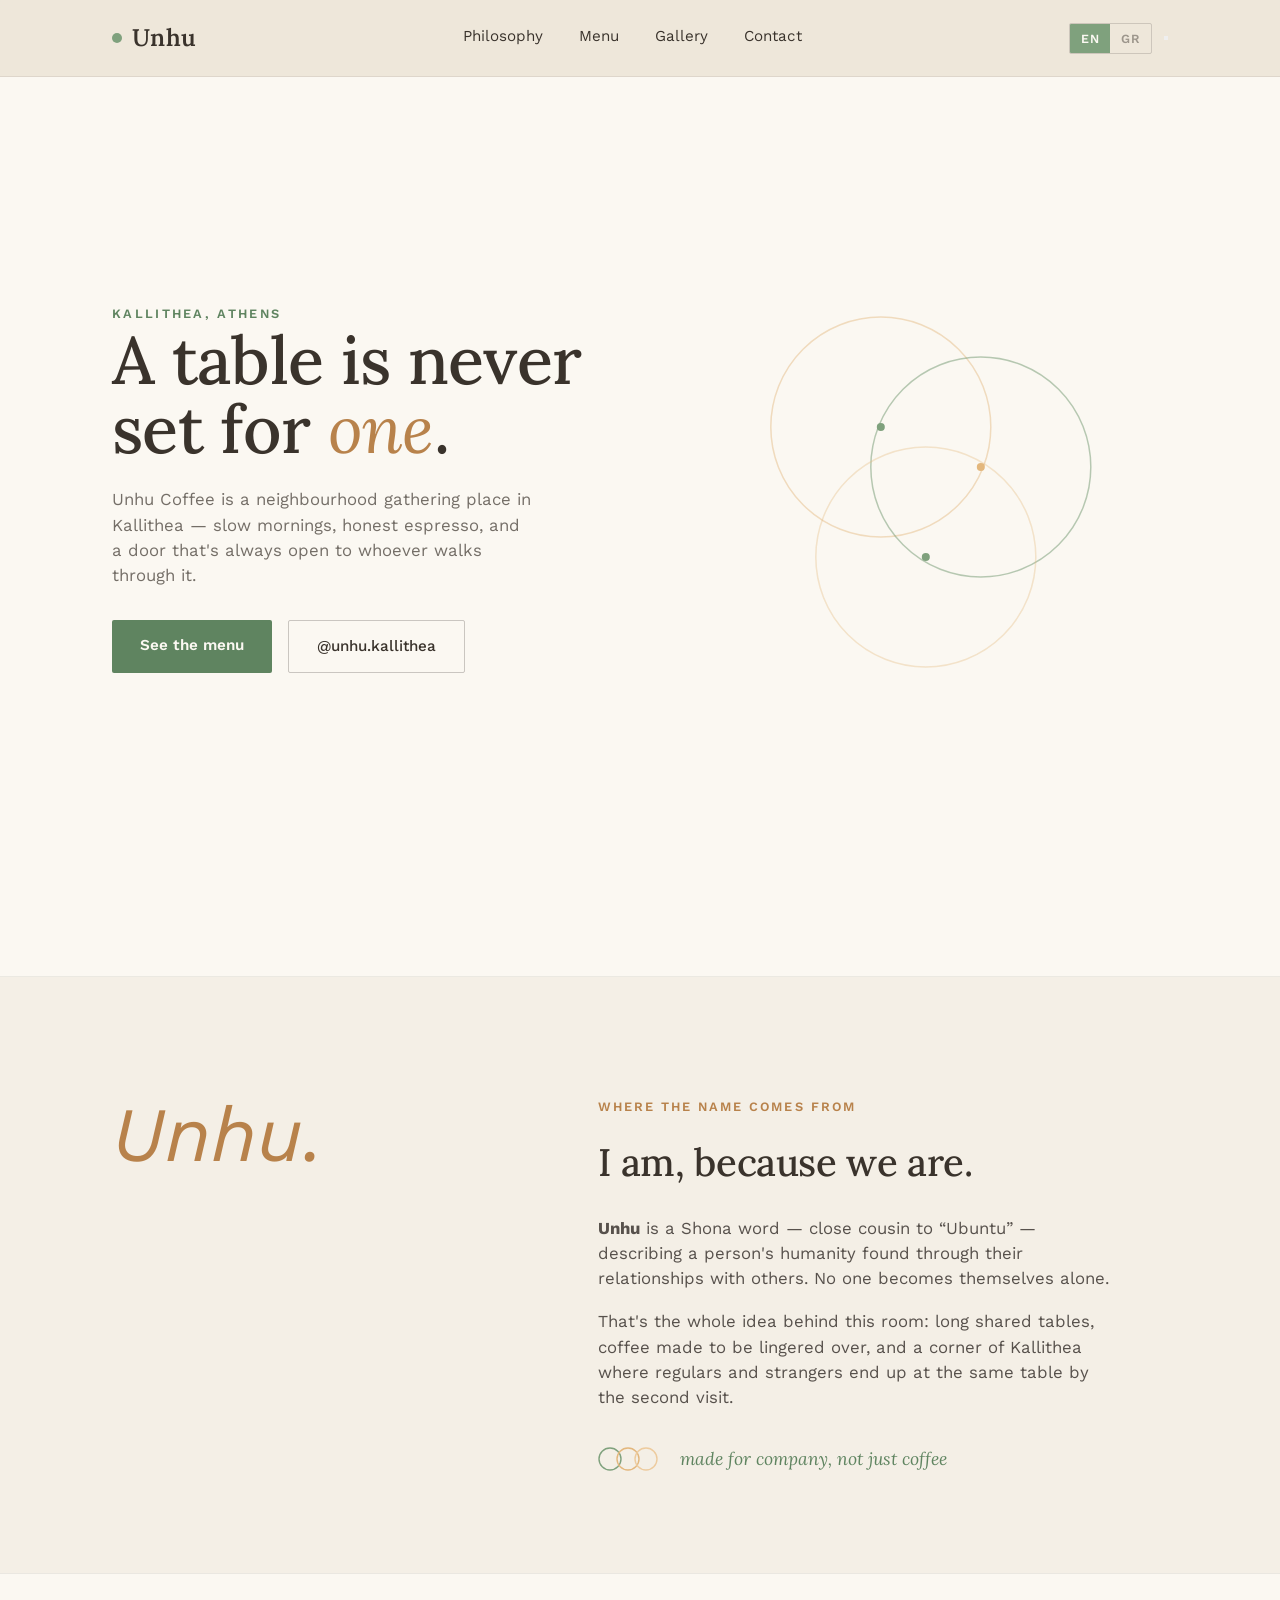
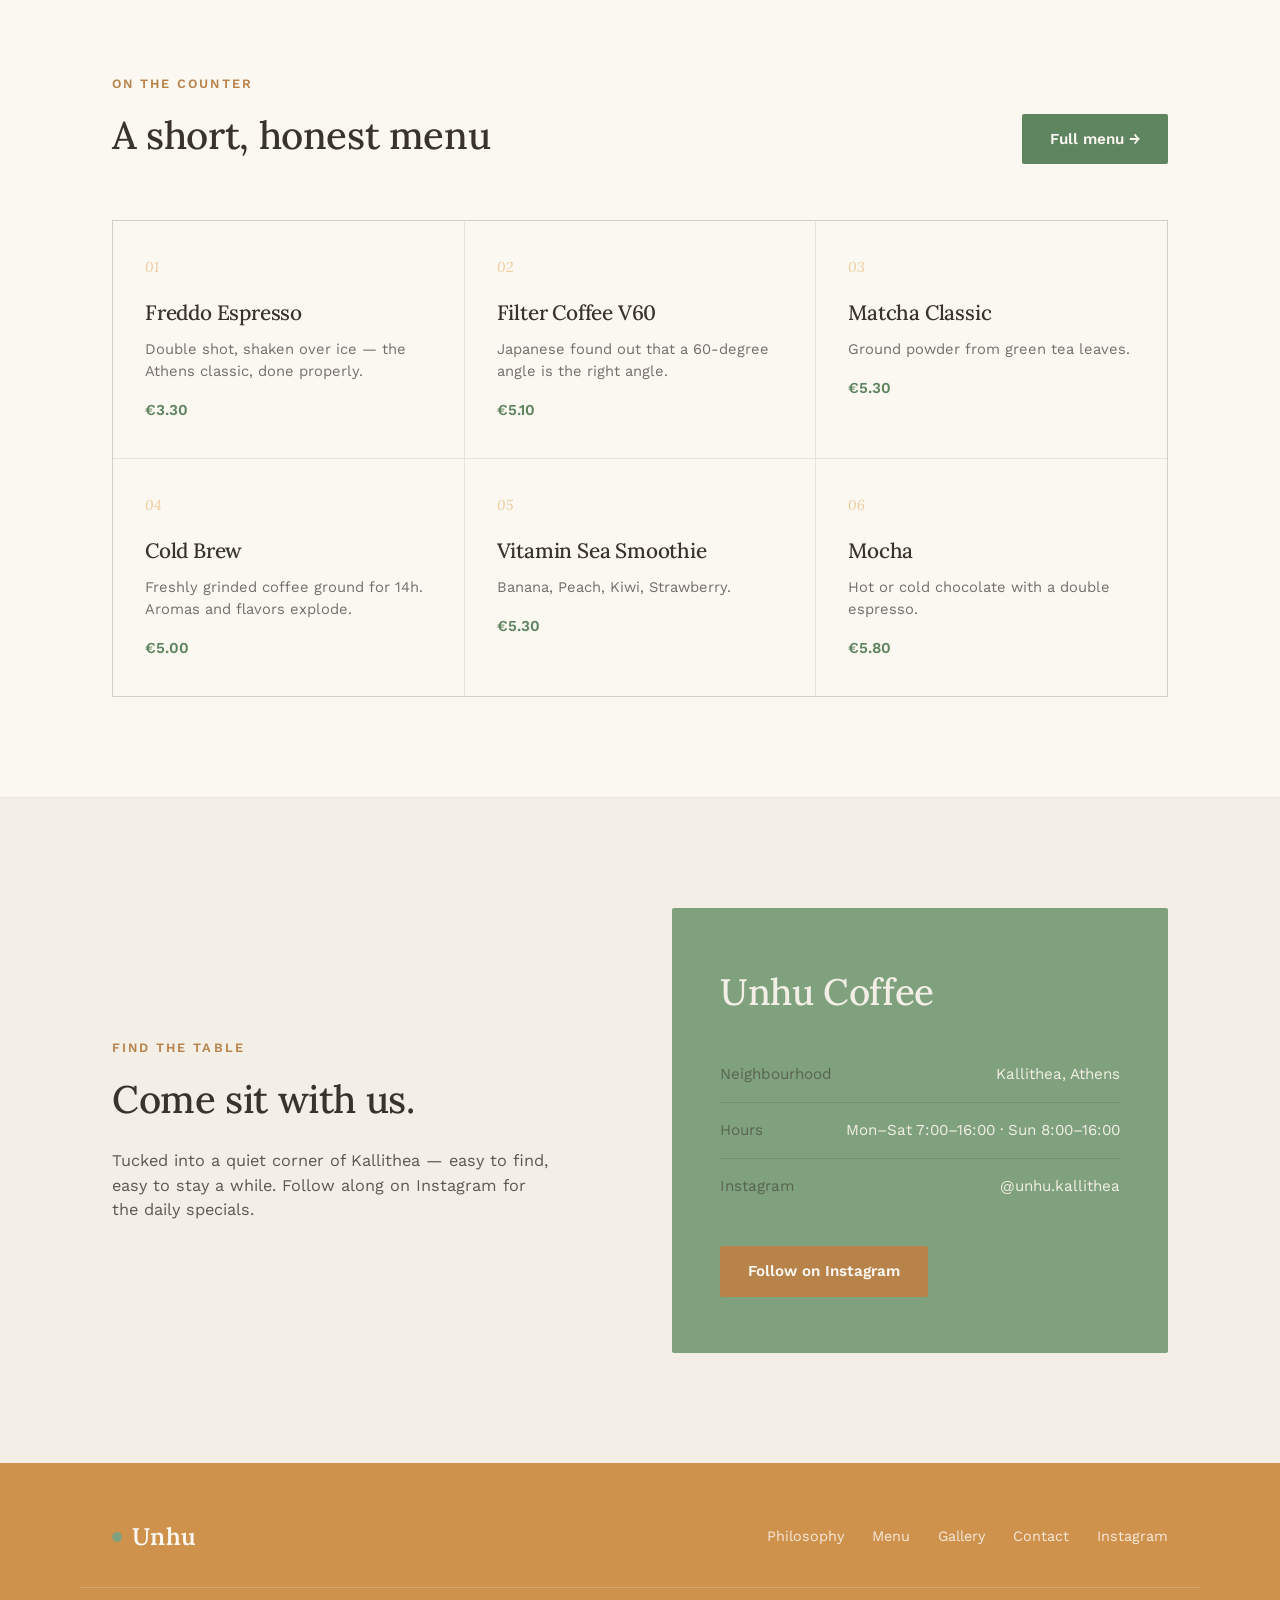
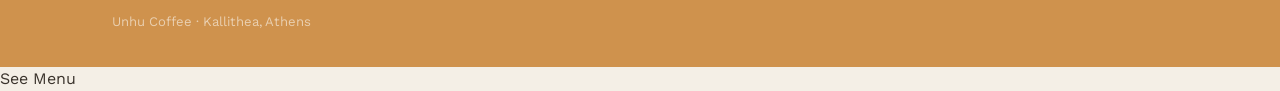
==== commit 63dd71f9: "Added hamburger and gallery" ====
--- a/index.html
+++ b/index.html
@@ -4,6 +4,7 @@
     <meta charset="UTF-8" />
     <meta name="viewport" content="width=device-width, initial-scale=1.0" />
     <title>Unhu Coffee — Kallithea</title>
+    <link rel="icon" type="image/svg+xml" href="favicon.svg" />
     <link rel="preconnect" href="https://fonts.googleapis.com" />
     <link
       href="https://fonts.googleapis.com/css2?family=Lora:ital,wght@0,400..700;1,400..700&family=Work+Sans:wght@400;500;600&display=swap"
@@ -16,23 +17,56 @@
       <div class="wrap">
         <a class="logo" href="index.html"><span class="dot"></span>Unhu</a>
         <div class="nav-links">
-          <a href="#philosophy" data-en="Philosophy" data-gr="Φιλοσοφία"
+          <a
+            href="index.html#philosophy"
+            data-en="Philosophy"
+            data-gr="Φιλοσοφία"
             >Philosophy</a
           >
           <a href="menu.html" data-en="Menu" data-gr="Μενού">Menu</a>
-          <a href="#visit" data-en="Visit" data-gr="Επίσκεψη">Visit</a>
+          <a href="gallery.html" data-en="Gallery" data-gr="Γκαλερί">Gallery</a>
           <a href="contact.html" data-en="Contact" data-gr="Επικοινωνία"
             >Contact</a
           >
         </div>
-        <div style="display: flex; align-items: center; gap: 12px">
+        <div
+          class="nav-right"
+          style="display: flex; align-items: center; gap: 12px"
+        >
           <button class="lang-btn" aria-label="Toggle language">
             <span class="lang-en lang-active">EN</span>
             <span class="lang-gr">GR</span>
           </button>
+          <button
+            class="hamburger"
+            aria-label="Open menu"
+            aria-expanded="false"
+          >
+            <span></span><span></span><span></span>
+          </button>
         </div>
       </div>
     </nav>
+
+    <div class="mobile-drawer" style="display: none">
+      <div class="drawer-links">
+        <a href="index.html#philosophy" data-en="Philosophy" data-gr="Φιλοσοφία"
+          >Philosophy</a
+        >
+        <a href="menu.html" data-en="Menu" data-gr="Μενού">Menu</a>
+        <a href="gallery.html" data-en="Gallery" data-gr="Γκαλερί">Gallery</a>
+        <a href="contact.html" data-en="Contact" data-gr="Επικοινωνία"
+          >Contact</a
+        >
+        <a
+          class="drawer-cta"
+          href="contact.html"
+          data-en="Find us"
+          data-gr="Βρείτε μας"
+          >Find us</a
+        >
+      </div>
+    </div>
 
     <section class="hero">
       <div class="wrap">
@@ -134,8 +168,8 @@
             with others. No one becomes themselves alone.
           </p>
           <p
-            data-en="That's the whole idea behind this room: shared tables, coffee made to be lingered over, and a corner of Kallithea where regulars and strangers end up at the same table by the second visit."
-            data-gr="Αυτή είναι η ιδέα πίσω από αυτόν τον χώρο: κοινά τραπέζια, καφές για αργή απόλαυση και μια γωνιά της Καλλιθέας όπου οι τακτικοί και οι ξένοι καταλήγουν στο ίδιο τραπέζι από τη δεύτερη επίσκεψη."
+            data-en="That's the whole idea behind this room: long shared tables, coffee made to be lingered over, and a corner of Kallithea where regulars and strangers end up at the same table by the second visit."
+            data-gr="Αυτή είναι η ιδέα πίσω από αυτόν τον χώρο: μακριά κοινά τραπέζια, καφές για αργή απόλαυση και μια γωνιά της Καλλιθέας όπου οι τακτικοί και οι ξένοι καταλήγουν στο ίδιο τραπέζι από τη δεύτερη επίσκεψη."
           >
             That's the whole idea behind this room: long shared tables, coffee
             made to be lingered over, and a corner of Kallithea where regulars
@@ -189,6 +223,13 @@
               A short, honest menu
             </h2>
           </div>
+          <a
+            class="btn-primary"
+            href="menu.html"
+            data-en="Full menu →"
+            data-gr="Πλήρες μενού →"
+            >Full menu →</a
+          >
         </div>
         <div class="menu-grid">
           <div class="menu-item">
@@ -198,7 +239,7 @@
             </h3>
             <p
               data-en="Double shot, shaken over ice — the Athens classic, done properly."
-              data-gr="Διπλό σκέτο, χτυπημένο με πάγο — η αθηναϊκή κλασσική επιλογή, όπως πρέπει."
+              data-gr="Διπλό σκέτο, χτυπημένο με πάγο — η αθηναϊκή κλασική επιλογή, όπως πρέπει."
             >
               Double shot, shaken over ice — the Athens classic, done properly.
             </p>
@@ -282,12 +323,11 @@
             Come sit with us.
           </h2>
           <p
-            data-en="Tucked into a quiet corner of Kallithea — easy to find, easy to stay a while. Follow along on Instagram for the daily specials and what's fresh out of the oven."
+            data-en="Tucked into a quiet corner of Kallithea — easy to find, easy to stay a while. Follow along on Instagram for the daily specials."
             data-gr="Σε μια ήσυχη γωνιά της Καλλιθέας — εύκολο να βρεθεί, εύκολο να μείνεις. Ακολουθήστε μας στο Instagram για τις καθημερινές προτάσεις."
           >
             Tucked into a quiet corner of Kallithea — easy to find, easy to stay
-            a while. Follow along on Instagram for the daily specials and what's
-            fresh out of the oven.
+            a while. Follow along on Instagram for the daily specials.
           </p>
         </div>
         <div class="visit-card">
@@ -302,14 +342,23 @@
           <div class="visit-row">
             <span class="label" data-en="Hours" data-gr="Ώρες">Hours</span
             ><span
-              data-en="Mon–Sun, 7:30 – 21:00"
-              data-gr="Δευτ–Κυρ, 7:30 – 21:00"
-              >Mon–Sun, 7:30 – 21:00</span
+              data-en="Mon–Sat 7:00–16:00 · Sun 8:00–16:00"
+              data-gr="Δευτ–Σαβ 7:00–16:00 · Κυρ 8:00–16:00"
+              >Mon–Sat 7:00–16:00 · Sun 8:00–16:00</span
             >
           </div>
           <div class="visit-row">
             <span class="label">Instagram</span><span>@unhu.kallithea</span>
           </div>
+          <a
+            class="btn-primary"
+            href="https://www.instagram.com/unhu.kallithea/"
+            target="_blank"
+            rel="noopener"
+            data-en="Follow on Instagram"
+            data-gr="Ακολουθήστε μας στο Instagram"
+            >Follow on Instagram</a
+          >
         </div>
       </div>
     </section>
@@ -321,7 +370,11 @@
           <a href="#philosophy" data-en="Philosophy" data-gr="Φιλοσοφία"
             >Philosophy</a
           >
-          <a href="#menu" data-en="Menu" data-gr="Μενού">Menu</a>
+          <a href="menu.html" data-en="Menu" data-gr="Μενού">Menu</a>
+          <a href="gallery.html" data-en="Gallery" data-gr="Γκαλερί">Gallery</a>
+          <a href="contact.html" data-en="Contact" data-gr="Επικοινωνία"
+            >Contact</a
+          >
           <a
             href="https://www.instagram.com/unhu.kallithea/"
             target="_blank"
@@ -333,6 +386,16 @@
       <div class="wrap foot-bottom">Unhu Coffee · Kallithea, Athens</div>
     </footer>
 
+    <!-- Sticky mobile CTA -->
+    <a
+      class="sticky-menu-btn"
+      href="menu.html"
+      data-en="See Menu"
+      data-gr="Μενού"
+      >See Menu</a
+    >
+
+    <script src="hamburger.js"></script>
     <script src="lang.js"></script>
   </body>
 </html>
--- a/style.css
+++ b/style.css
@@ -2,6 +2,7 @@
   --wall: #f4efe6;
   --cream: #fbf8f2;
   --wood: #e3b77d;
+  --wood-footer: #cf924d;
   --wood-light: #edcb9e;
   --wood-deep: #b8824b;
   --emerald: #7fa17d;
@@ -372,7 +373,7 @@
 }
 .visit-card {
   background: var(--emerald);
-  color: var(--ink);
+  color: var(--wall);
   padding: 56px 48px;
   border-radius: 2px;
   position: relative;
@@ -425,7 +426,7 @@
 
 /* FOOTER */
 footer {
-  background: var(--wood-deep);
+  background: var(--wood-footer);
   color: rgba(251, 248, 242, 0.85);
   padding: 56px 0 36px;
 }
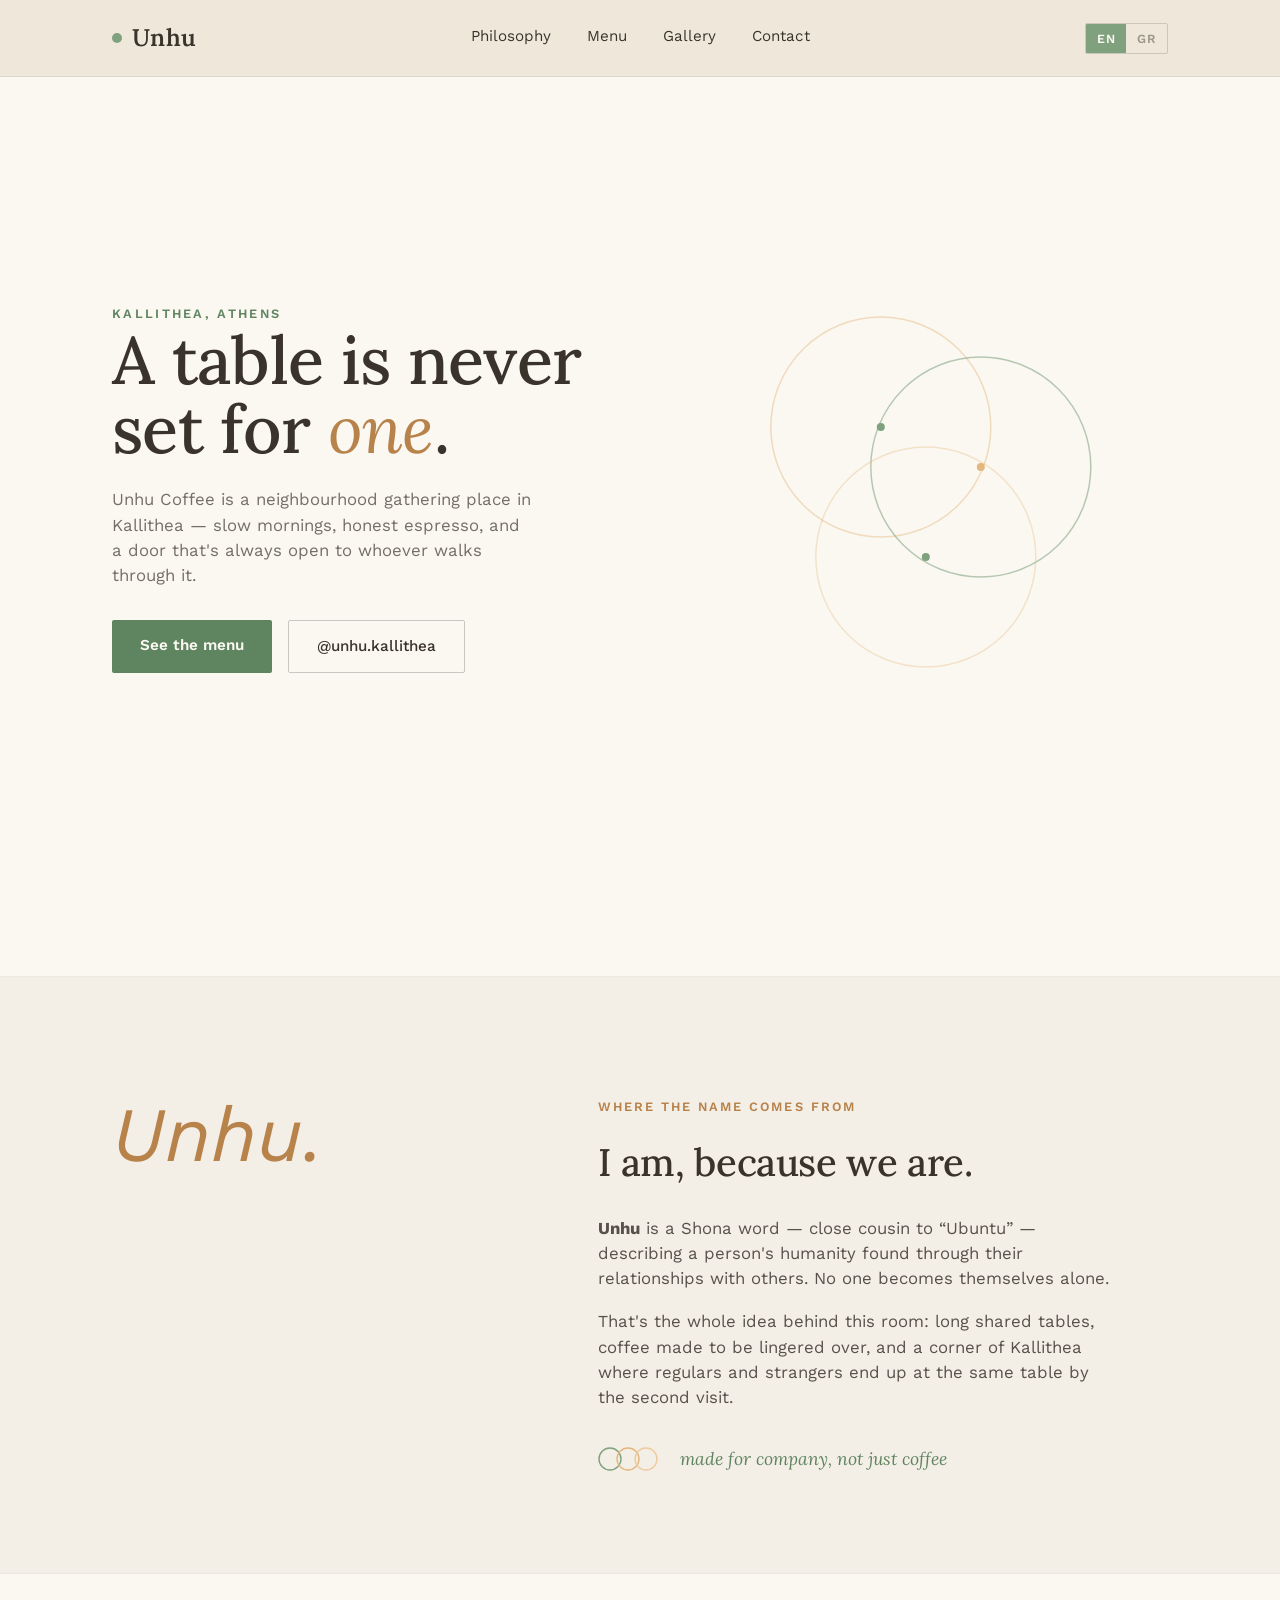
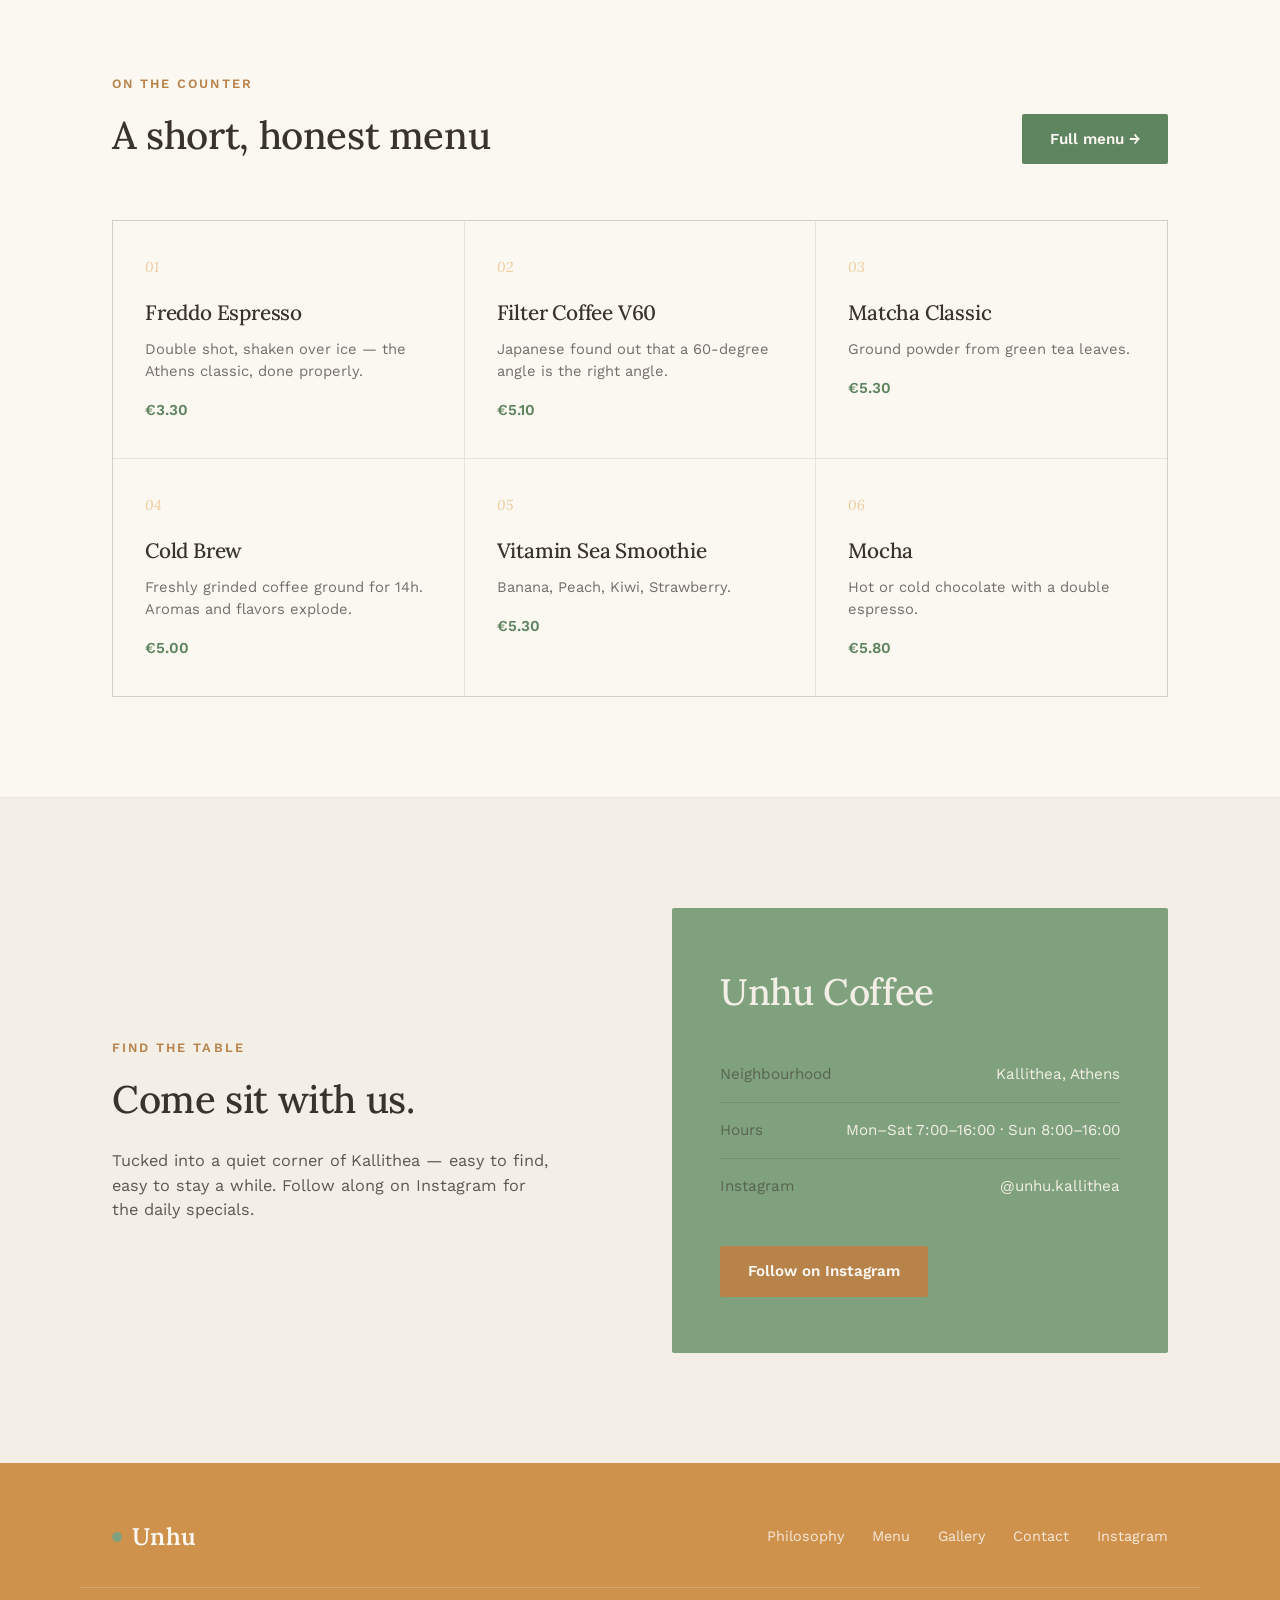
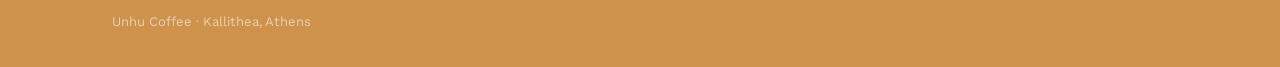
==== commit 3cde2356: "Fixxed phone css issues" ====
--- a/index.html
+++ b/index.html
@@ -58,13 +58,6 @@
         <a href="contact.html" data-en="Contact" data-gr="Επικοινωνία"
           >Contact</a
         >
-        <a
-          class="drawer-cta"
-          href="contact.html"
-          data-en="Find us"
-          data-gr="Βρείτε μας"
-          >Find us</a
-        >
       </div>
     </div>
 
@@ -386,15 +379,6 @@
       <div class="wrap foot-bottom">Unhu Coffee · Kallithea, Athens</div>
     </footer>
 
-    <!-- Sticky mobile CTA -->
-    <a
-      class="sticky-menu-btn"
-      href="menu.html"
-      data-en="See Menu"
-      data-gr="Μενού"
-      >See Menu</a
-    >
-
     <script src="hamburger.js"></script>
     <script src="lang.js"></script>
   </body>
--- a/style.css
+++ b/style.css
@@ -463,7 +463,7 @@
   }
   .hero-visual {
     height: 260px;
-    order: -1;
+    order: 1;
   }
   .philosophy .wrap {
     grid-template-columns: 1fr;
@@ -477,4 +477,167 @@
   .nav-links {
     display: none;
   }
-}
+  .nav-right {
+    gap: 8px;
+  }
+  .nav-cta {
+    display: none;
+  }
+  .visit-card {
+    padding: 36px 24px;
+  }
+  footer .wrap {
+    flex-direction: column;
+    align-items: flex-start;
+    gap: 16px;
+  }
+  .foot-links {
+    flex-wrap: wrap;
+    gap: 14px;
+  }
+}
+
+/* hamburger button */
+.hamburger {
+  display: none;
+  flex-direction: column;
+  justify-content: center;
+  gap: 5px;
+  width: 36px;
+  height: 36px;
+  background: none;
+  border: none;
+  cursor: pointer;
+  padding: 4px;
+  border-radius: 2px;
+  transition: background 0.2s;
+}
+.hamburger:hover {
+  background: rgba(58, 51, 44, 0.07);
+}
+.hamburger span {
+  display: block;
+  height: 1.5px;
+  background: var(--ink);
+  border-radius: 2px;
+  transition:
+    transform 0.3s ease,
+    opacity 0.3s ease,
+    width 0.3s ease;
+  transform-origin: center;
+}
+.hamburger span:nth-child(2) {
+  width: 70%;
+}
+.hamburger.open span:nth-child(1) {
+  transform: translateY(6.5px) rotate(45deg);
+}
+.hamburger.open span:nth-child(2) {
+  opacity: 0;
+  width: 0;
+}
+.hamburger.open span:nth-child(3) {
+  transform: translateY(-6.5px) rotate(-45deg);
+}
+
+@media (max-width: 880px) {
+  .hamburger {
+    display: flex;
+  }
+}
+
+/* mobile drawer */
+.mobile-drawer {
+  display: none;
+  position: fixed;
+  top: 76px;
+  left: 0;
+  right: 0;
+  background: rgba(244, 239, 230, 0.98);
+  backdrop-filter: blur(8px);
+  z-index: 49;
+  border-bottom: 1px solid rgba(58, 51, 44, 0.1);
+  transform: translateY(-12px);
+  opacity: 0;
+  transition:
+    transform 0.28s ease,
+    opacity 0.28s ease;
+  pointer-events: none;
+}
+.mobile-drawer.open {
+  transform: translateY(0);
+  opacity: 1;
+  pointer-events: all;
+}
+@media (max-width: 880px) {
+  .mobile-drawer {
+    display: block;
+  }
+}
+
+.mobile-drawer nav-links-mobile {
+  display: block;
+}
+.drawer-links {
+  display: flex;
+  flex-direction: column;
+  padding: 12px 0 20px;
+}
+.drawer-links a {
+  padding: 16px 32px;
+  font-size: 1.05rem;
+  color: var(--ink);
+  border-bottom: 1px solid rgba(58, 51, 44, 0.07);
+  transition: background 0.15s;
+}
+.drawer-links a:last-child {
+  border-bottom: none;
+}
+.drawer-links a:hover {
+  background: rgba(58, 51, 44, 0.04);
+}
+.drawer-cta {
+  margin: 12px 32px 8px;
+  background: var(--emerald);
+  color: var(--cream);
+  padding: 14px 24px;
+  border-radius: 2px;
+  font-weight: 600;
+  font-size: 0.95rem;
+  text-align: center;
+  display: block;
+  transition: background 0.2s;
+}
+.drawer-cta:hover {
+  background: var(--emerald-dark);
+}
+
+/* sticky mobile menu button */
+.sticky-menu-btn {
+  display: none;
+  position: fixed;
+  bottom: 20px;
+  left: 50%;
+  transform: translateX(-50%);
+  background: var(--sage-deep);
+  color: var(--cream);
+  padding: 14px 36px;
+  border-radius: 100px;
+  font-weight: 700;
+  font-size: 0.9rem;
+  box-shadow: 0 4px 20px rgba(58, 51, 44, 0.2);
+  z-index: 100;
+  white-space: nowrap;
+  transition:
+    background 0.2s,
+    transform 0.2s;
+}
+.sticky-menu-btn:hover {
+  background: var(--caramel-deep);
+  transform: translateX(-50%) translateY(-2px);
+}
+@media (max-width: 768px) {
+  .sticky-menu-btn {
+    display: block;
+  }
+}
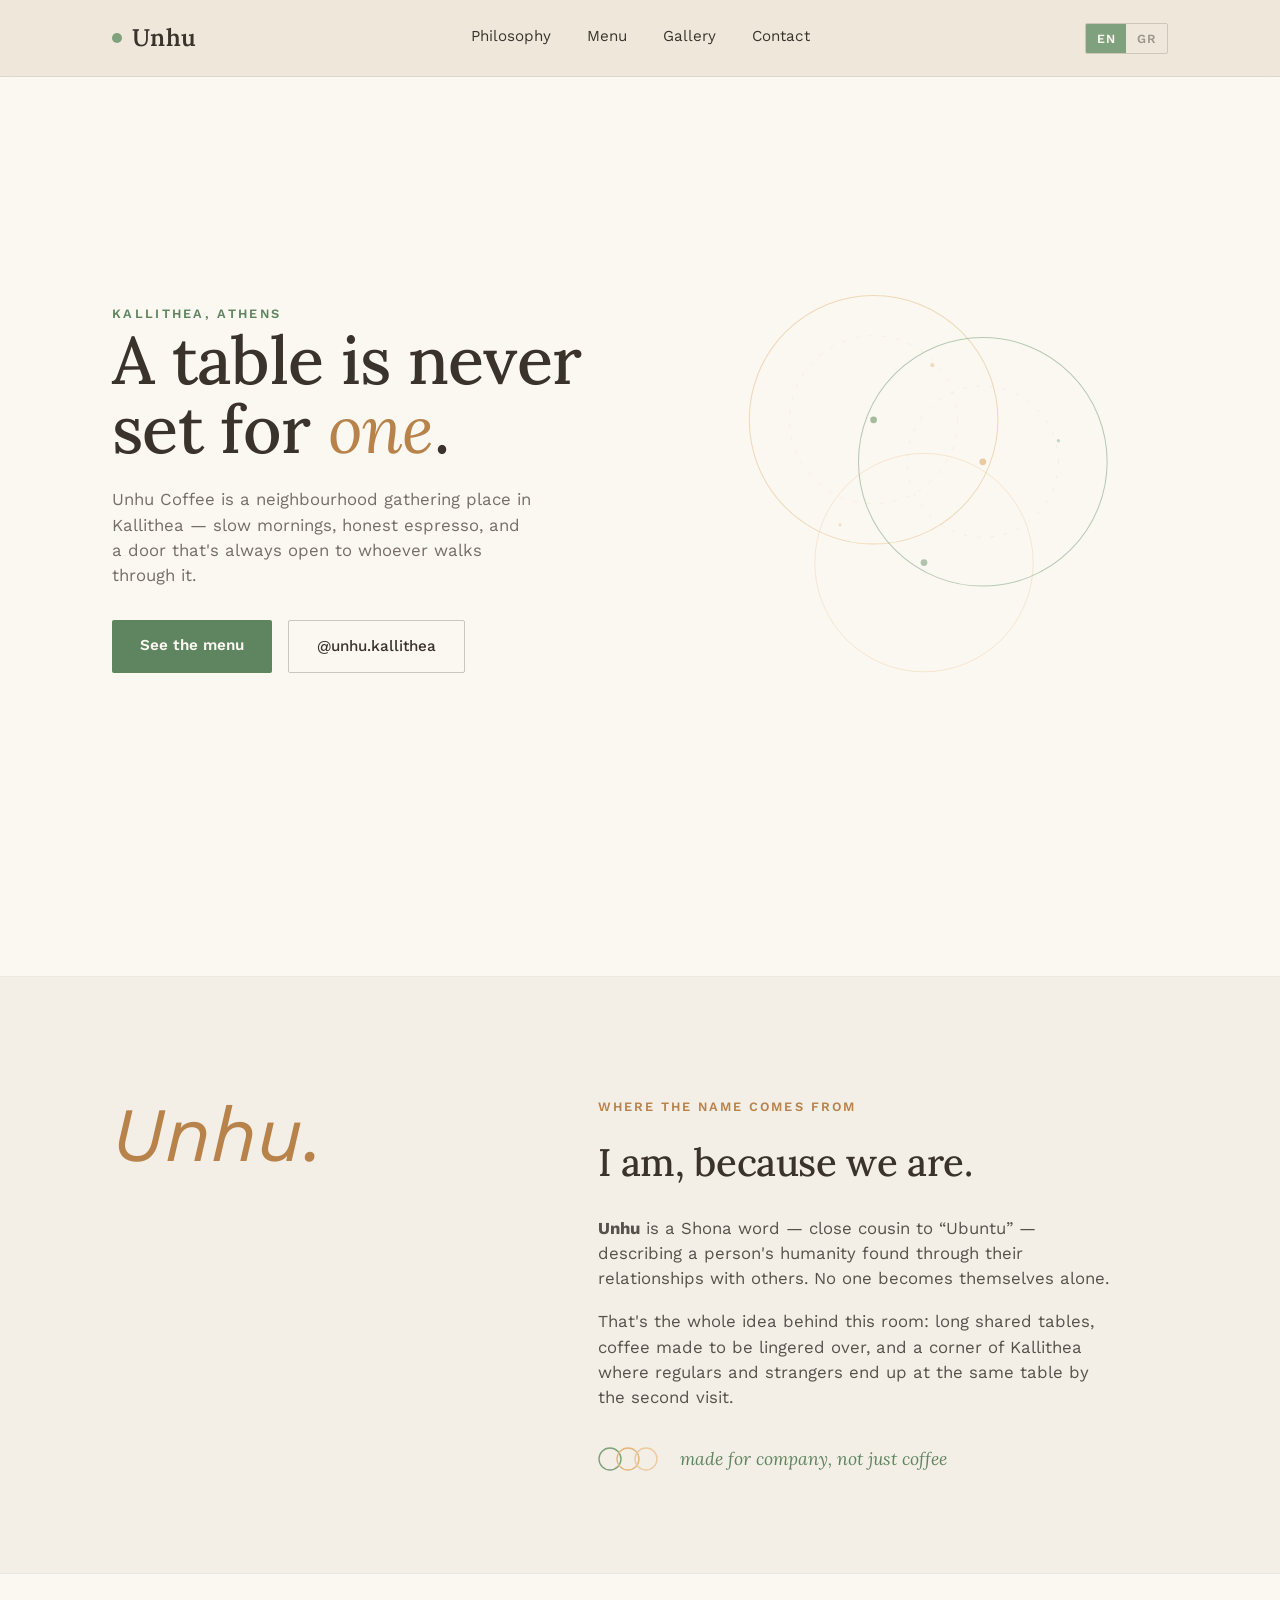
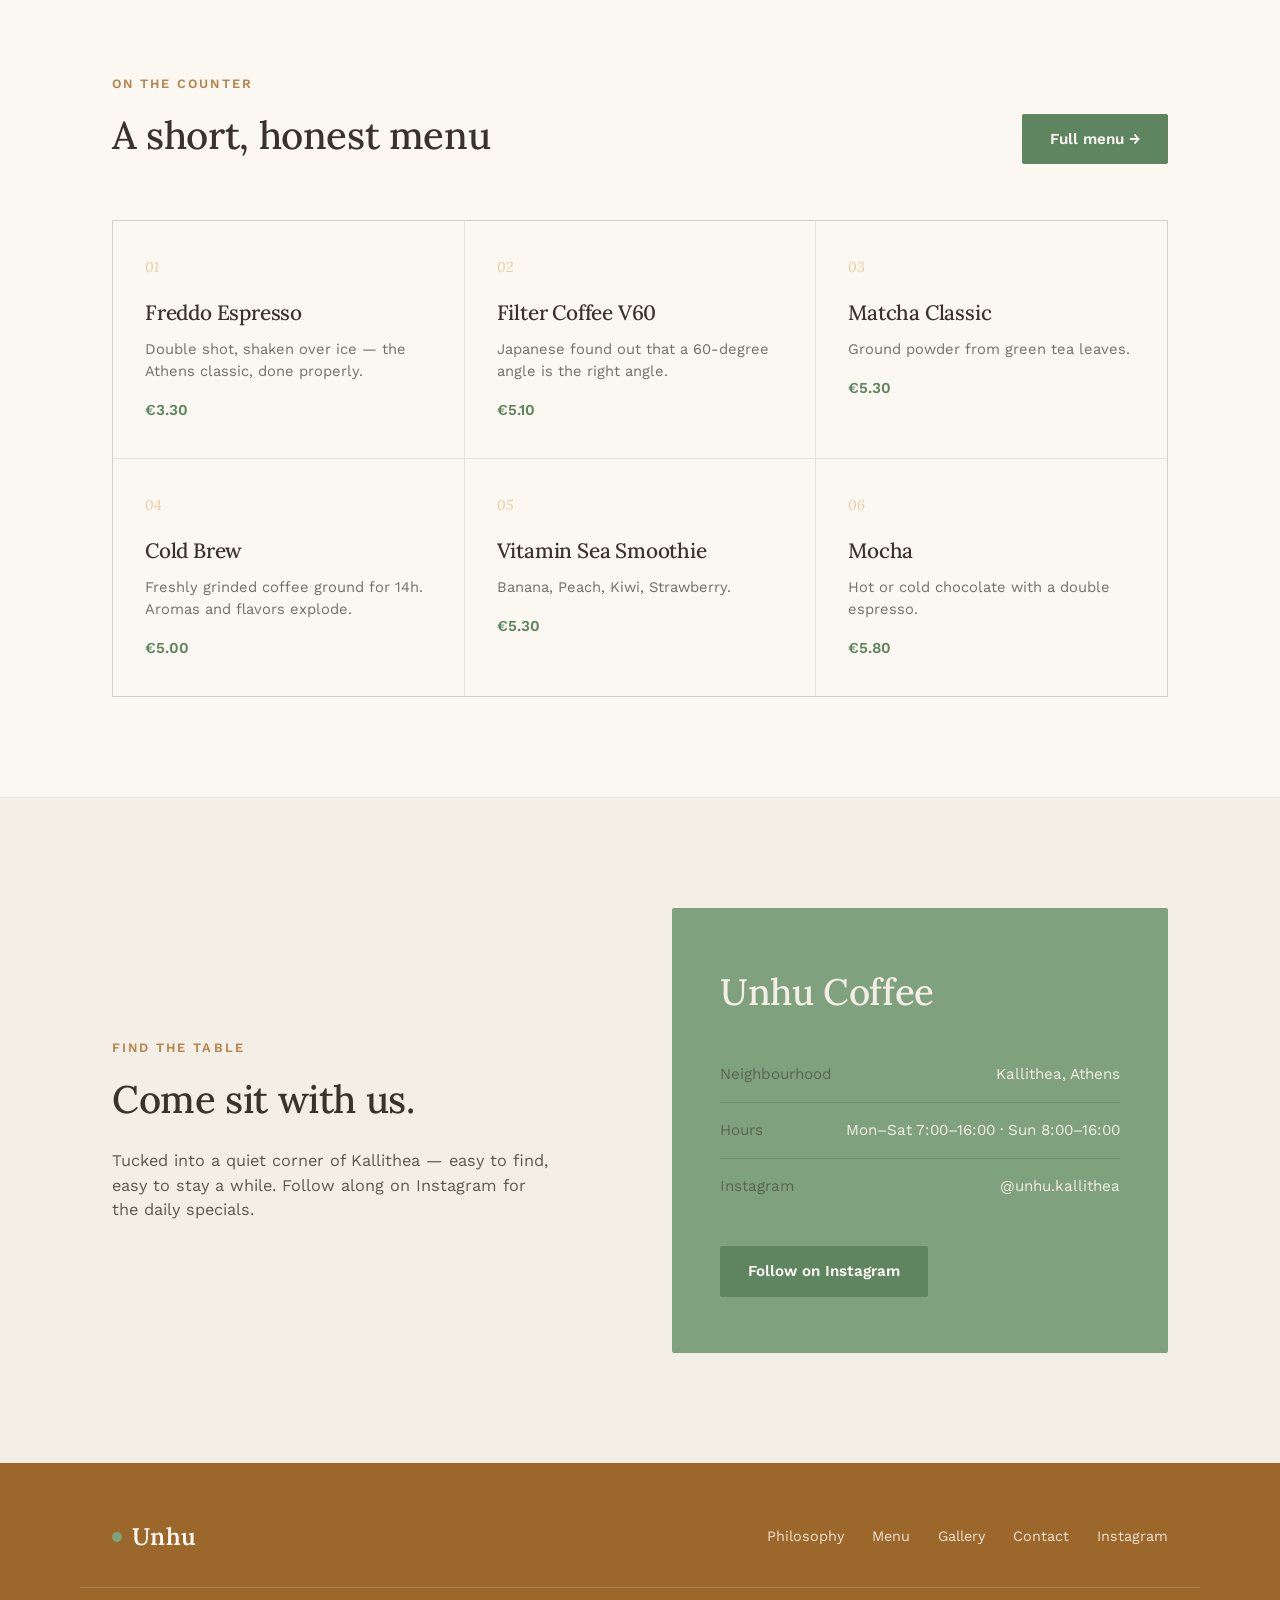
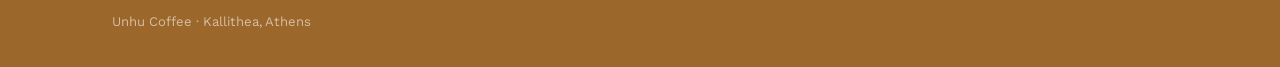
==== commit b5372f5a: "Added animation" ====
--- a/index.html
+++ b/index.html
@@ -103,34 +103,67 @@
         </div>
         <div class="hero-visual">
           <div class="ring-cluster">
-            <svg width="100%" height="100%" viewBox="0 0 420 420" fill="none">
-              <circle
-                cx="150"
-                cy="150"
-                r="110"
-                stroke="#E3B77D"
-                stroke-width="1.5"
-                opacity="0.45"
-              />
-              <circle
-                cx="250"
-                cy="190"
-                r="110"
-                stroke="#7FA17D"
-                stroke-width="1.5"
-                opacity="0.55"
-              />
-              <circle
-                cx="195"
-                cy="280"
-                r="110"
-                stroke="#E3B77D"
-                stroke-width="1.5"
-                opacity="0.35"
-              />
-              <circle cx="150" cy="150" r="4" fill="#7FA17D" />
-              <circle cx="250" cy="190" r="4" fill="#E3B77D" />
-              <circle cx="195" cy="280" r="4" fill="#7FA17D" />
+            <svg
+              width="100%"
+              height="100%"
+              viewBox="0 0 500 500"
+              fill="none"
+              xmlns="http://www.w3.org/2000/svg"
+            >
+              <g class="ring-spin-slow" style="transform-origin: 170px 170px">
+                <circle
+                  cx="170"
+                  cy="170"
+                  r="148"
+                  stroke="#E3B77D"
+                  stroke-width="1.2"
+                  opacity="0.5"
+                />
+                <circle
+                  cx="170"
+                  cy="170"
+                  r="100"
+                  stroke="#E3B77D"
+                  stroke-width="0.6"
+                  opacity="0.25"
+                  stroke-dasharray="6 10"
+                />
+              </g>
+              <g class="ring-spin-med" style="transform-origin: 300px 220px">
+                <circle
+                  cx="300"
+                  cy="220"
+                  r="148"
+                  stroke="#7FA17D"
+                  stroke-width="1.2"
+                  opacity="0.55"
+                />
+                <circle
+                  cx="300"
+                  cy="220"
+                  r="90"
+                  stroke="#7FA17D"
+                  stroke-width="0.6"
+                  opacity="0.2"
+                  stroke-dasharray="4 12"
+                />
+              </g>
+              <g class="ring-spin-fast" style="transform-origin: 230px 340px">
+                <circle
+                  cx="230"
+                  cy="340"
+                  r="130"
+                  stroke="#E3B77D"
+                  stroke-width="1"
+                  opacity="0.35"
+                />
+              </g>
+              <circle cx="170" cy="170" r="4" fill="#7FA17D" opacity="0.7" />
+              <circle cx="300" cy="220" r="4" fill="#E3B77D" opacity="0.7" />
+              <circle cx="230" cy="340" r="4" fill="#7FA17D" opacity="0.6" />
+              <circle cx="240" cy="105" r="2.5" fill="#E3B77D" opacity="0.45" />
+              <circle cx="390" cy="195" r="2" fill="#7FA17D" opacity="0.4" />
+              <circle cx="130" cy="295" r="2" fill="#E3B77D" opacity="0.35" />
             </svg>
           </div>
         </div>
@@ -378,7 +411,7 @@
       </div>
       <div class="wrap foot-bottom">Unhu Coffee · Kallithea, Athens</div>
     </footer>
-
+    <script src="animate.js"></script>
     <script src="hamburger.js"></script>
     <script src="lang.js"></script>
   </body>
--- a/style.css
+++ b/style.css
@@ -2,7 +2,11 @@
   --wall: #f4efe6;
   --cream: #fbf8f2;
   --wood: #e3b77d;
-  --wood-footer: #cf924d;
+  /*--wood-footer: #d28b3a;*/
+  /*--wood-footer: #cf924d;*/
+  /*--wood-footer: #9c672b;*/
+  /* --wood-footer: #69441b;*/
+  --wood-footer: #9c672b;
   --wood-light: #edcb9e;
   --wood-deep: #b8824b;
   --emerald: #7fa17d;
@@ -398,11 +402,11 @@
 }
 .visit-card .btn-primary {
   margin-top: 32px;
-  background: var(--wood-deep);
+  background: var(--emerald-dark);
   color: var(--cream);
 }
 .visit-card .btn-primary:hover {
-  background: var(--ink);
+  background: var(--emerald-dark);
 }
 
 .visit-copy .tag {
@@ -641,3 +645,47 @@
     display: block;
   }
 }
+
+/* ── Ring rotation animations ── */
+@keyframes spin-slow {
+  from {
+    transform: rotate(0deg);
+  }
+  to {
+    transform: rotate(360deg);
+  }
+}
+@keyframes spin-med {
+  from {
+    transform: rotate(0deg);
+  }
+  to {
+    transform: rotate(-360deg);
+  }
+}
+@keyframes spin-fast {
+  from {
+    transform: rotate(0deg);
+  }
+  to {
+    transform: rotate(360deg);
+  }
+}
+
+.ring-spin-slow {
+  animation: spin-slow 32s linear infinite;
+}
+.ring-spin-med {
+  animation: spin-med 22s linear infinite;
+}
+.ring-spin-fast {
+  animation: spin-fast 40s linear infinite;
+}
+
+@media (prefers-reduced-motion: reduce) {
+  .ring-spin-slow,
+  .ring-spin-med,
+  .ring-spin-fast {
+    animation: none;
+  }
+}
